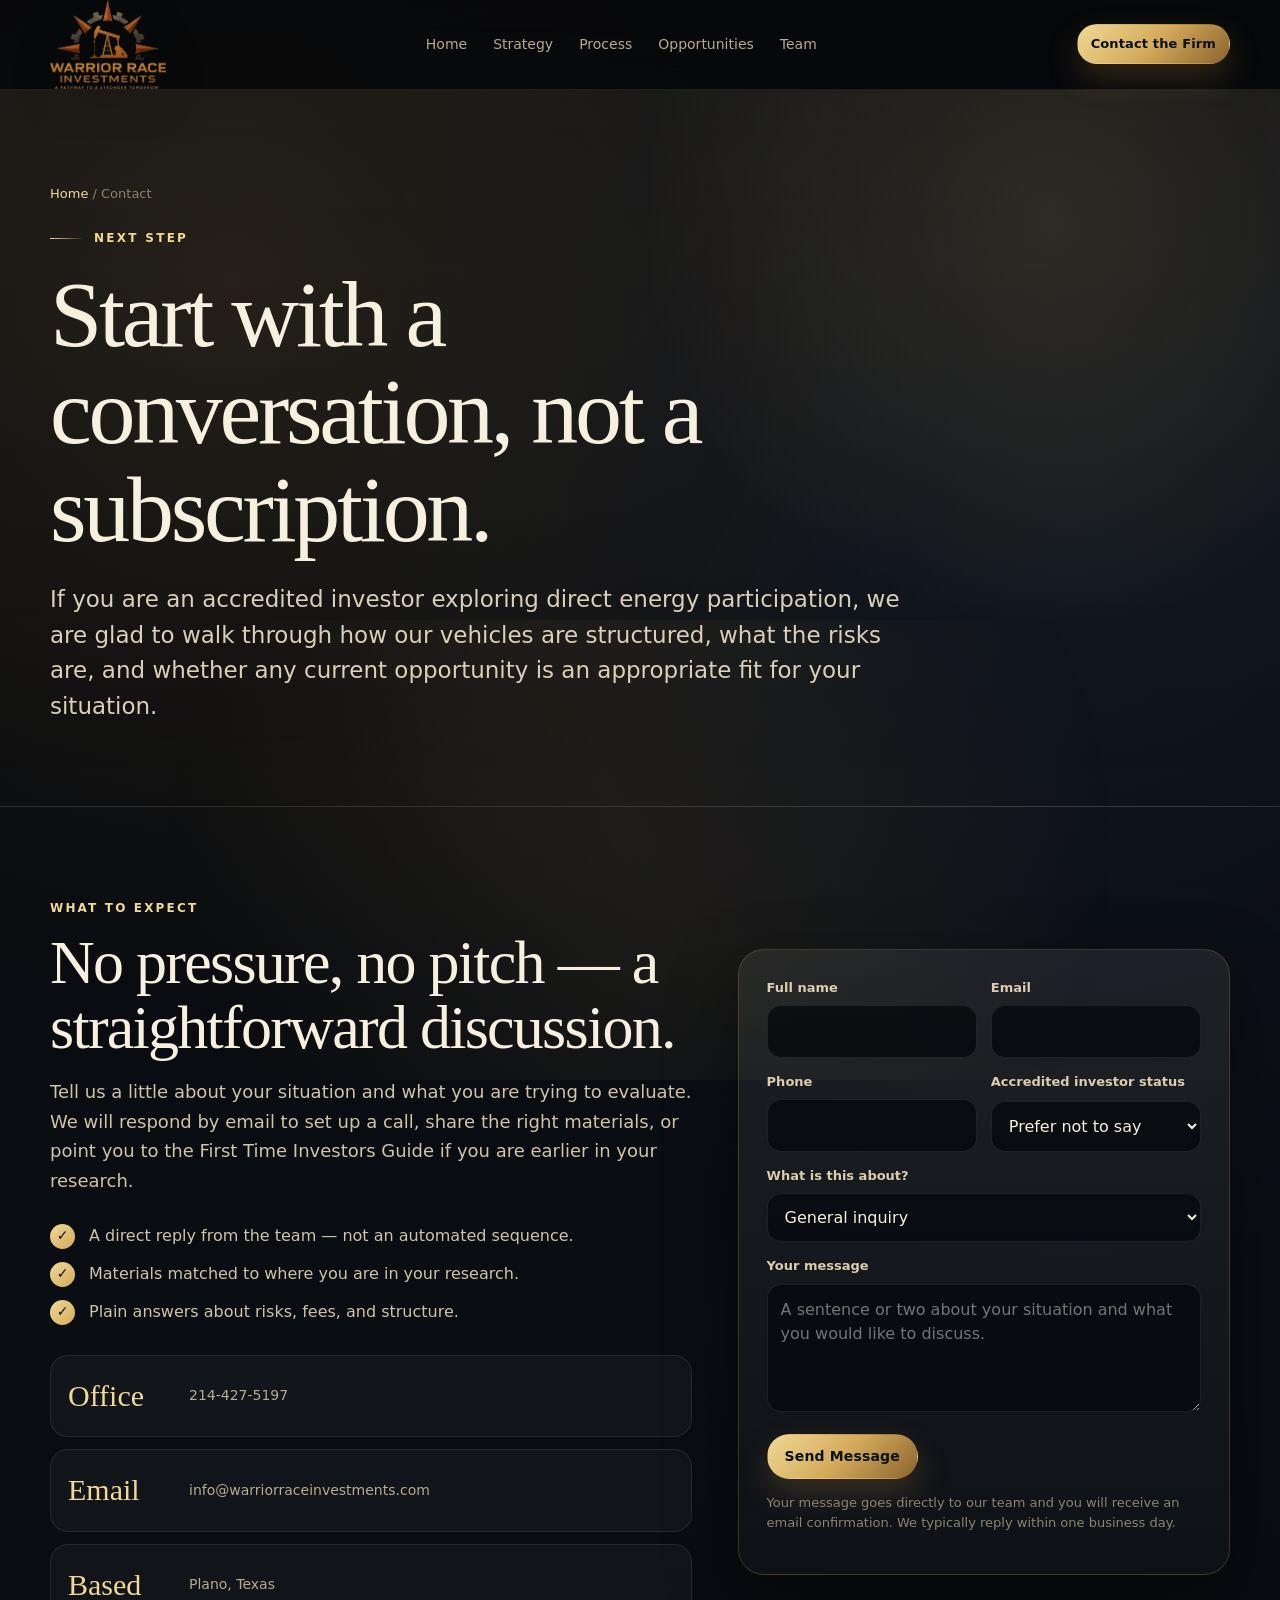
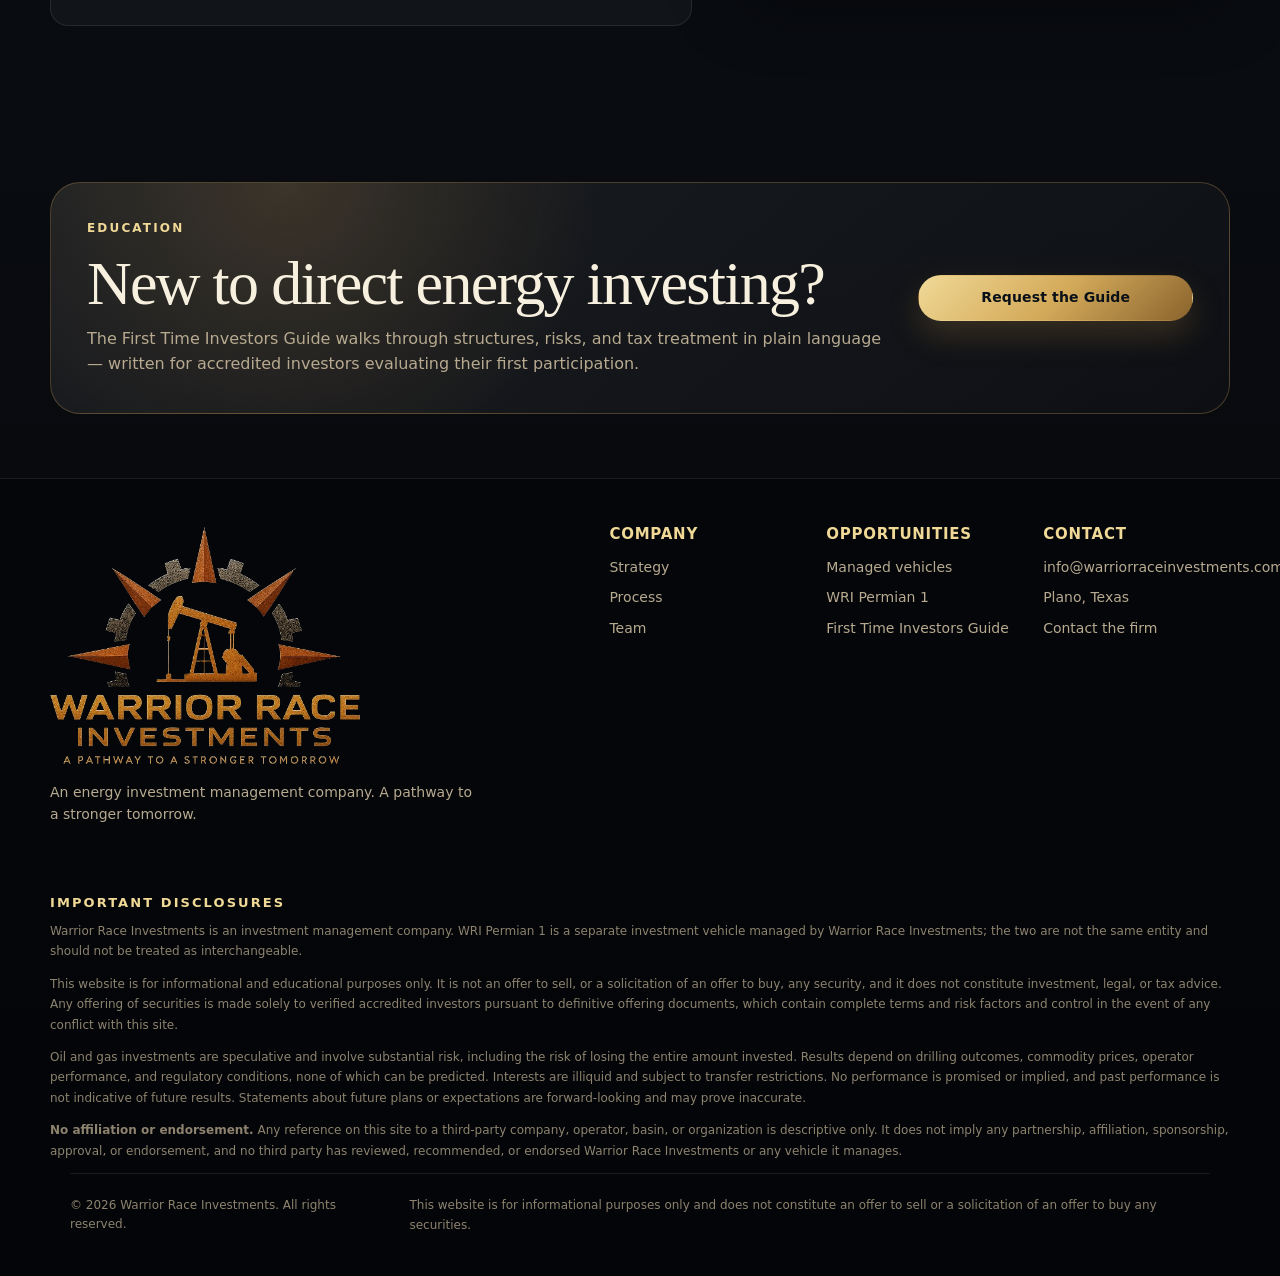
==== contact.html @ 0467d054 "Wire contact form to CRM endpoint, add thank-you page, fix mobile overflow and SEO metadata" ====
<!doctype html>
<html lang="en">
<head>
  <meta charset="utf-8">
  <meta name="viewport" content="width=device-width, initial-scale=1">
  <title>Contact | Warrior Race Investments</title>
  <meta name="description" content="Contact Warrior Race Investments — start a conversation about direct energy participation, managed vehicles, or the First Time Investors Guide.">
  <link rel="icon" href="data:image/svg+xml,%3Csvg xmlns='http://www.w3.org/2000/svg' viewBox='0 0 32 32'%3E%3Crect width='32' height='32' fill='%230D0B07'/%3E%3Cpath d='M16 5 L23 24 H9 Z' fill='none' stroke='%23C9A227' stroke-width='1.5'/%3E%3Cline x1='6' y1='24' x2='26' y2='24' stroke='%23C9A227' stroke-width='1.5'/%3E%3C/svg%3E">
  <link rel="stylesheet" href="assets/css/styles.css">
  <link rel="canonical" href="https://warriorraceinvestments.com/contact.html">
  <meta property="og:url" content="https://warriorraceinvestments.com/contact.html">
  <meta property="og:image" content="https://warriorraceinvestments.com/assets/pipeline-sunset-poster-wide.jpg">
  <meta property="og:site_name" content="Warrior Race Investments">
  <meta name="twitter:card" content="summary_large_image">
  <meta name="twitter:title" content="Contact | Warrior Race Investments">
  <meta name="twitter:image" content="https://warriorraceinvestments.com/assets/pipeline-sunset-poster-wide.jpg">
</head>
<body>
  <a class="skip-link" href="#main">Skip to content</a>
  <header class="site-header">
    <div class="nav-wrap">
      <a class="brand" href="index.html" aria-label="Warrior Race Investments home">
        <img class="brand-logo" src="assets/wri-logo.png" alt="Warrior Race Investments logo" style="width:116px;border-radius:6px;">
      </a>
      <nav class="main-nav" aria-label="Main navigation">
        <a href="index.html">Home</a>
        <a href="strategy.html">Strategy</a>
        <a href="process.html">Process</a>
        <a href="opportunities.html">Opportunities</a>
        <a href="team.html">Team</a>
        <a class="btn btn-primary nav-menu-cta" href="contact.html">Contact the Firm</a>
      </nav>
      <div class="nav-cta">
        <a class="btn btn-primary btn-small" href="contact.html" aria-current="page">Contact the Firm</a>
        <button class="menu-toggle" type="button" aria-label="Open menu" aria-expanded="false" data-menu-toggle><span></span></button>
      </div>
    </div>
  </header>

  <main id="main">
    <section class="page-hero">
      <div class="container">
        <div class="breadcrumb"><a href="index.html">Home</a> / Contact</div>
        <div class="eyebrow">Next Step</div>
        <h1>Start with a conversation, not a subscription.</h1>
        <p class="lead">If you are an accredited investor exploring direct energy participation, we are glad to walk through how our vehicles are structured, what the risks are, and whether any current opportunity is an appropriate fit for your situation.</p>
      </div>
    </section>

    <section class="section">
      <div class="container split">
        <div>
          <div class="kicker">What to Expect</div>
          <h2>No pressure, no pitch — a straightforward discussion.</h2>
          <p class="copy-lg">Tell us a little about your situation and what you are trying to evaluate. We will respond by email to set up a call, share the right materials, or point you to the First Time Investors Guide if you are earlier in your research.</p>
          <div class="feature-list">
            <li><span class="check">&#10003;</span><span>A direct reply from the team — not an automated sequence.</span></li>
            <li><span class="check">&#10003;</span><span>Materials matched to where you are in your research.</span></li>
            <li><span class="check">&#10003;</span><span>Plain answers about risks, fees, and structure.</span></li>
          </div>
          <div class="stat-stack" style="margin-top:30px;">
            <div class="stat-row">
              <strong>Office</strong>
              <span><a href="tel:+12144275197">214-427-5197</a></span>
            </div>
            <div class="stat-row">
              <strong>Email</strong>
              <span><a href="mailto:info@warriorraceinvestments.com">info@warriorraceinvestments.com</a></span>
            </div>
            <div class="stat-row">
              <strong>Based</strong>
              <span>Plano, Texas</span>
            </div>
          </div>
        </div>

        <form class="form-card" action="https://wri-landing-page.vercel.app/api/contact" method="POST" data-contact-form novalidate>
          <input type="hidden" name="_subject" value="WRI Website Contact Inquiry">
          <input type="hidden" name="_template" value="table">
          <input type="hidden" name="_next" value="https://warriorraceinvestments.com/thank-you.html">
          <input type="hidden" name="_autoresponse" id="contactAutoresponse" value="">
          <input type="text" name="_honey" tabindex="-1" autocomplete="off" aria-hidden="true" style="display:none">
          <div class="form-grid">
            <div class="field">
              <label for="name">Full name</label>
              <input id="name" name="name" type="text" required autocomplete="name">
            </div>
            <div class="field">
              <label for="email">Email</label>
              <input id="email" name="email" type="email" required autocomplete="email">
            </div>
            <div class="field">
              <label for="phone">Phone</label>
              <input id="phone" name="phone" type="tel" required autocomplete="tel">
            </div>
            <div class="field">
              <label for="accredited">Accredited investor status</label>
              <select id="accredited" name="accredited">
                <option value="">Prefer not to say</option>
                <option value="Yes — verified">Yes — verified</option>
                <option value="Yes — believe so">Yes — believe so</option>
                <option value="Not sure what this means">Not sure what this means</option>
                <option value="No">No</option>
              </select>
            </div>
            <div class="field full">
              <label for="topic">What is this about?</label>
              <select id="topic" name="topic">
                <option value="General inquiry">General inquiry</option>
                <option value="WRI Permian 1">WRI Permian 1</option>
                <option value="First Time Investors Guide">First Time Investors Guide</option>
                <option value="Investor relations">Investor relations</option>
                <option value="Other">Other</option>
              </select>
            </div>
            <div class="field full">
              <label for="message">Your message</label>
              <textarea id="message" name="message" required placeholder="A sentence or two about your situation and what you would like to discuss."></textarea>
            </div>
          </div>
          <div class="hero-actions" style="margin-top:22px;">
            <button class="btn btn-primary" type="submit">Send Message</button>
          </div>
          <p class="form-note">Your message goes directly to our team and you will receive an email confirmation. We typically reply within one business day.</p>
          <p class="form-status" data-form-status role="status"></p>
        </form>
      </div>
    </section>

    <section class="section-tight">
      <div class="container">
        <div class="cta-panel">
          <div>
            <div class="kicker">Education</div>
            <h2>New to direct energy investing?</h2>
            <p>The First Time Investors Guide walks through structures, risks, and tax treatment in plain language — written for accredited investors evaluating their first participation.</p>
          </div>
          <a class="btn btn-primary" href="https://wripermianone.github.io/wri-landing-page/guide-request.html" target="_blank" rel="noopener noreferrer">Request the Guide</a>
        </div>
      </div>
    </section>
  </main>

  <footer class="site-footer">
    <div class="footer-main">
      <div class="footer-brand">
        <img class="footer-logo" src="assets/wri-logo.png" alt="Warrior Race Investments logo">
        <p>An energy investment management company. A pathway to a stronger tomorrow.</p>
      </div>
      <div>
        <h4>Company</h4>
        <ul>
          <li><a href="strategy.html">Strategy</a></li>
          <li><a href="process.html">Process</a></li>
          <li><a href="team.html">Team</a></li>
        </ul>
      </div>
      <div>
        <h4>Opportunities</h4>
        <ul>
          <li><a href="opportunities.html">Managed vehicles</a></li>
          <li><a href="https://wripermianone.github.io/wri-landing-page/" target="_blank" rel="noopener noreferrer">WRI Permian 1</a></li>
          <li><a href="https://wripermianone.github.io/wri-landing-page/guide-request.html" target="_blank" rel="noopener noreferrer">First Time Investors Guide</a></li>
        </ul>
      </div>
      <div>
        <h4>Contact</h4>
        <ul>
          <li><a href="mailto:info@warriorraceinvestments.com">info@warriorraceinvestments.com</a></li>
          <li>Plano, Texas</li>
          <li><a href="contact.html">Contact the firm</a></li>
        </ul>
      </div>
    </div>
    <div class="footer-legal">
      <h4>Important disclosures</h4>
      <p>Warrior Race Investments is an investment management company. WRI Permian 1 is a separate investment vehicle managed by Warrior Race Investments; the two are not the same entity and should not be treated as interchangeable.</p>
      <p>This website is for informational and educational purposes only. It is not an offer to sell, or a solicitation of an offer to buy, any security, and it does not constitute investment, legal, or tax advice. Any offering of securities is made solely to verified accredited investors pursuant to definitive offering documents, which contain complete terms and risk factors and control in the event of any conflict with this site.</p>
      <p>Oil and gas investments are speculative and involve substantial risk, including the risk of losing the entire amount invested. Results depend on drilling outcomes, commodity prices, operator performance, and regulatory conditions, none of which can be predicted. Interests are illiquid and subject to transfer restrictions. No performance is promised or implied, and past performance is not indicative of future results. Statements about future plans or expectations are forward-looking and may prove inaccurate.</p>
      <p><strong>No affiliation or endorsement.</strong> Any reference on this site to a third-party company, operator, basin, or organization is descriptive only. It does not imply any partnership, affiliation, sponsorship, approval, or endorsement, and no third party has reviewed, recommended, or endorsed Warrior Race Investments or any vehicle it manages.</p>
      <div class="footer-bottom">
        <span>&copy; <span data-year>2026</span> Warrior Race Investments. All rights reserved.</span>
        <span class="disclaimer">This website is for informational purposes only and does not constitute an offer to sell or a solicitation of an offer to buy any securities.</span>
      </div>
    </div>
  </footer>
  <script src="assets/js/main.js"></script>
</body>
</html>
---- assets/css/styles.css ----
:root {
  --bg: #07080a;
  --bg-2: #0d1015;
  --panel: #121722;
  --panel-2: #161c27;
  --ink: #f7f0df;
  --muted: #b7aa90;
  --muted-2: #8d836f;
  --line: rgba(219, 178, 100, 0.18);
  --line-2: rgba(255, 255, 255, 0.09);
  --gold: #d4aa5a;
  --gold-2: #f0d996;
  --gold-3: #8a632d;
  --blue: #9ab1c8;
  --success: #bad8c4;
  --danger: #f0b2a4;
  --shadow: 0 26px 70px rgba(0, 0, 0, 0.44);
  --radius: 22px;
  --radius-sm: 14px;
  --max: 1180px;
  --sans: Inter, ui-sans-serif, system-ui, -apple-system, BlinkMacSystemFont, "Segoe UI", sans-serif;
  --serif: Georgia, "Times New Roman", serif;
}

* {
  box-sizing: border-box;
}

html {
  scroll-behavior: smooth;
}

body {
  margin: 0;
  color: var(--ink);
  background:
    radial-gradient(circle at 18% 10%, rgba(199, 150, 69, 0.12), transparent 26%),
    radial-gradient(circle at 84% 18%, rgba(70, 97, 130, 0.14), transparent 30%),
    linear-gradient(180deg, #07080a 0%, #0a0d12 46%, #06070a 100%);
  font-family: var(--sans);
  line-height: 1.55;
  min-height: 100vh;
  overflow-x: hidden;
}

body::before {
  content: "";
  position: fixed;
  inset: 0;
  pointer-events: none;
  opacity: 0.34;
  background-image:
    linear-gradient(rgba(255,255,255,0.03) 1px, transparent 1px),
    linear-gradient(90deg, rgba(255,255,255,0.025) 1px, transparent 1px);
  background-size: 88px 88px;
  mask-image: linear-gradient(180deg, rgba(0,0,0,1), rgba(0,0,0,.35) 62%, rgba(0,0,0,.05));
  z-index: -2;
}

body::after {
  content: "";
  position: fixed;
  inset: auto -10% -20% -10%;
  height: 460px;
  pointer-events: none;
  background: radial-gradient(circle, rgba(214, 172, 93, 0.09), transparent 60%);
  z-index: -3;
}

a {
  color: inherit;
  text-decoration: none;
}

img, svg {
  max-width: 100%;
  height: auto;
  display: block;
}

button, input, textarea, select {
  font: inherit;
}

.skip-link {
  position: absolute;
  left: -999px;
  top: 0;
  padding: 10px 14px;
  background: var(--gold);
  color: #06070a;
  z-index: 999;
}

.skip-link:focus {
  left: 14px;
  top: 14px;
}

.site-header {
  position: sticky;
  top: 0;
  z-index: 60;
  border-bottom: 1px solid var(--line-2);
  background: rgba(7, 8, 10, 0.82);
  backdrop-filter: blur(18px);
}

.nav-wrap {
  width: min(var(--max), calc(100% - 40px));
  margin: 0 auto;
  min-height: 78px;
  display: flex;
  align-items: center;
  justify-content: space-between;
  gap: 18px;
}

.brand {
  display: flex;
  align-items: center;
  gap: 13px;
  min-width: max-content;
}

.brand-mark {
  width: 48px;
  height: 48px;
  border-radius: 12px;
  box-shadow: 0 12px 30px rgba(0,0,0,.28);
}

.brand-logo {
  width: 250px;
  height: auto;
  display: block;
  filter: drop-shadow(0 10px 24px rgba(0,0,0,.32));
}

.brand-copy {
  display: grid;
  gap: 1px;
  line-height: 1.1;
}

.brand-name {
  font-family: var(--serif);
  letter-spacing: .12em;
  font-size: 15px;
  color: var(--gold-2);
  text-transform: uppercase;
}

.brand-sub {
  font-size: 11px;
  letter-spacing: .18em;
  text-transform: uppercase;
  color: var(--muted-2);
}

.main-nav {
  display: flex;
  align-items: center;
  gap: 2px;
}

.main-nav a {
  color: var(--muted);
  font-size: 14px;
  padding: 10px 12px;
  border-radius: 999px;
  transition: color .18s ease, background .18s ease;
}

.main-nav a:hover,
.main-nav a[aria-current="page"] {
  color: var(--ink);
  background: rgba(255,255,255,.06);
}

.nav-cta {
  display: flex;
  align-items: center;
  gap: 10px;
}

.menu-toggle {
  display: none;
  width: 42px;
  height: 42px;
  border: 1px solid var(--line-2);
  border-radius: 999px;
  background: rgba(255,255,255,.04);
  color: var(--ink);
  cursor: pointer;
}

.menu-toggle span,
.menu-toggle span::before,
.menu-toggle span::after {
  display: block;
  width: 18px;
  height: 2px;
  background: currentColor;
  border-radius: 999px;
  margin: 0 auto;
  transition: transform .2s ease, opacity .2s ease;
}

.menu-toggle span::before,
.menu-toggle span::after {
  content: "";
  position: relative;
}

.menu-toggle span::before {
  top: -7px;
}

.menu-toggle span::after {
  top: 5px;
}

body.menu-open .menu-toggle span {
  transform: rotate(45deg);
}

body.menu-open .menu-toggle span::before {
  opacity: 0;
}

body.menu-open .menu-toggle span::after {
  transform: rotate(90deg);
  top: -2px;
}

.btn {
  display: inline-flex;
  align-items: center;
  justify-content: center;
  gap: 10px;
  min-height: 44px;
  padding: 11px 17px;
  border-radius: 999px;
  border: 1px solid transparent;
  font-size: 14px;
  font-weight: 650;
  letter-spacing: .01em;
  cursor: pointer;
  transition: transform .18s ease, border-color .18s ease, background .18s ease, box-shadow .18s ease;
}

.btn:hover {
  transform: translateY(-1px);
}

.btn-primary {
  color: #091017;
  background: linear-gradient(135deg, var(--gold-2), var(--gold), var(--gold-3));
  box-shadow: 0 14px 32px rgba(200, 151, 71, 0.22);
}

.btn-secondary {
  color: var(--ink);
  background: rgba(255,255,255,.06);
  border-color: var(--line-2);
}

.btn-secondary:hover {
  border-color: rgba(214, 170, 90, .45);
}

.btn-text {
  color: var(--gold-2);
  border: 0;
  padding-inline: 0;
  background: transparent;
}

.btn-small {
  min-height: 38px;
  padding: 9px 13px;
  font-size: 13px;
}

main {
  overflow: hidden;
}

.section {
  padding: 92px 0;
}

.section-tight {
  padding: 64px 0;
}

.container {
  width: min(var(--max), calc(100% - 40px));
  margin: 0 auto;
}

.hero {
  position: relative;
  padding: 104px 0 76px;
}


/* Full-bleed image header variant */
.hero--image {
  padding: 0;
  aspect-ratio: 16 / 9;
  min-height: 480px;
  display: flex;
  align-items: flex-end;
  background-image: url('../img/hero-header.jpg');
  background-size: cover;
  background-position: center;
  background-repeat: no-repeat;
}
.hero--image::before {
  content: "";
  position: absolute;
  inset: 0;
  background: linear-gradient(90deg, rgba(16,13,9,.30) 0%, rgba(16,13,9,.10) 45%, rgba(16,13,9,0) 75%);
  pointer-events: none;
}
.hero--image::after {
  content: "";
  position: absolute;
  left: 0;
  right: 0;
  bottom: 0;
  height: 120px;
  background: linear-gradient(180deg, transparent, rgba(16,13,9,.55));
  pointer-events: none;
}
.hero--image .hero-inner {
  position: relative;
  z-index: 2;
  grid-template-columns: minmax(0, 1fr);
  padding: 0 0 24px;
}
.hero--image .hero-panel { display: none; }
.hero--image .hero-proof { display: none; }
.hero--image .hero-inner > div {
  background: rgba(18,14,9,.72);
  border: 1px solid rgba(212,175,108,.22);
  border-radius: 16px;
  padding: 12px 44px 14px;
  -webkit-backdrop-filter: blur(8px);
  backdrop-filter: blur(8px);
  box-shadow: 0 30px 60px -28px rgba(0,0,0,.75);
  max-width: 100%;
  width: 100%;
  display: grid;
  grid-template-columns: 1fr;
  gap: 6px;
}
.hero--image .eyebrow { margin-bottom: 8px; }
.hero--image h1 { max-width: none; font-size: clamp(24px, 3.2vw, 36px); }
.hero--image .lead { max-width: none; font-size: clamp(14px, 1.3vw, 15px); margin-top: 4px; }
.hero--image .hero-actions { margin-top: 6px; }


.hero-inner {
  width: min(var(--max), calc(100% - 40px));
  margin: 0 auto;
  display: grid;
  grid-template-columns: minmax(0, 1.02fr) minmax(360px, .78fr);
  gap: 54px;
  align-items: center;
}

.eyebrow {
  display: inline-flex;
  align-items: center;
  gap: 10px;
  color: var(--gold-2);
  letter-spacing: .19em;
  text-transform: uppercase;
  font-size: 12px;
  font-weight: 750;
  margin-bottom: 18px;
}

.eyebrow::before {
  content: "";
  width: 34px;
  height: 1px;
  background: linear-gradient(90deg, var(--gold-2), transparent);
}

h1, h2, h3, h4 {
  margin: 0;
  line-height: 1.04;
  color: var(--ink);
}

h1 {
  font-family: var(--serif);
  font-weight: 500;
  letter-spacing: -.035em;
  font-size: clamp(48px, 8vw, 94px);
  max-width: 850px;
}

h2 {
  font-family: var(--serif);
  font-size: clamp(34px, 5.5vw, 62px);
  font-weight: 500;
  letter-spacing: -.028em;
}

h3 {
  font-size: 20px;
  letter-spacing: -.01em;
}

h4 {
  font-size: 15px;
  letter-spacing: .05em;
  text-transform: uppercase;
  color: var(--gold-2);
}

.lead {
  color: #dacfb9;
  font-size: clamp(18px, 2.1vw, 23px);
  line-height: 1.55;
  max-width: 770px;
}

.copy {
  color: var(--muted);
  font-size: 16px;
}

.copy-lg {
  color: #cfc3aa;
  font-size: 18px;
  line-height: 1.65;
}

.hero p {
  margin-top: 26px;
  margin-bottom: 0;
}

.hero-actions {
  display: flex;
  flex-wrap: wrap;
  gap: 14px;
  margin-top: 34px;
}

.hero-proof {
  display: grid;
  grid-template-columns: repeat(3, minmax(0, 1fr));
  gap: 12px;
  margin-top: 44px;
  max-width: 820px;
}

.proof-card {
  min-height: 108px;
  padding: 18px;
  border: 1px solid var(--line-2);
  border-radius: var(--radius-sm);
  background: rgba(255, 255, 255, 0.035);
}

.proof-kicker {
  color: var(--gold-2);
  font-size: 12px;
  letter-spacing: .16em;
  text-transform: uppercase;
  font-weight: 750;
}

.proof-card p {
  margin: 8px 0 0;
  color: var(--muted);
  font-size: 14px;
  line-height: 1.45;
}

.hero-panel {
  position: relative;
  padding: 22px;
  border: 1px solid rgba(214, 170, 90, .22);
  border-radius: 30px;
  background: linear-gradient(180deg, rgba(255,255,255,.08), rgba(255,255,255,.025));
  box-shadow: var(--shadow);
  overflow: hidden;
}

.hero-panel::before {
  content: "";
  position: absolute;
  inset: -20% -30% auto auto;
  width: 310px;
  height: 310px;
  background: radial-gradient(circle, rgba(212, 170, 90, .22), transparent 65%);
  pointer-events: none;
}

.dashboard {
  position: relative;
  border-radius: 24px;
  border: 1px solid var(--line-2);
  background: #0b0f16;
  overflow: hidden;
}

.dashboard-top {
  display: flex;
  align-items: center;
  justify-content: space-between;
  gap: 12px;
  padding: 18px 18px 14px;
  border-bottom: 1px solid var(--line-2);
}

.dots {
  display: flex;
  gap: 6px;
}

.dots span {
  width: 8px;
  height: 8px;
  border-radius: 999px;
  background: rgba(255,255,255,.2);
}

.dashboard-label {
  color: var(--muted-2);
  font-size: 12px;
  letter-spacing: .12em;
  text-transform: uppercase;
}

.dashboard-body {
  padding: 18px;
  display: grid;
  gap: 14px;
}

.asset-score {
  display: grid;
  grid-template-columns: 112px 1fr;
  gap: 16px;
  align-items: center;
  padding: 16px;
  border-radius: 18px;
  border: 1px solid var(--line-2);
  background: linear-gradient(135deg, rgba(255,255,255,.07), rgba(255,255,255,.02));
}

.score-ring {
  width: 104px;
  height: 104px;
  border-radius: 50%;
  display: grid;
  place-items: center;
  background:
    radial-gradient(circle at center, #0b0f16 0 55%, transparent 56%),
    conic-gradient(var(--gold-2) 0 72%, rgba(255,255,255,.12) 72% 100%);
  box-shadow: inset 0 0 0 1px rgba(255,255,255,.07);
}

.score-ring strong {
  font-family: var(--serif);
  font-size: 34px;
  color: var(--gold-2);
}

.score-meta p {
  margin: 8px 0 0;
  color: var(--muted);
  font-size: 14px;
}

.chart {
  display: flex;
  align-items: end;
  gap: 8px;
  min-height: 130px;
  padding: 14px;
  border: 1px solid var(--line-2);
  border-radius: 18px;
  background: rgba(255,255,255,.035);
}

.chart span {
  flex: 1;
  min-width: 12px;
  border-radius: 999px 999px 4px 4px;
  background: linear-gradient(180deg, rgba(240,217,150,.95), rgba(132,97,48,.5));
  opacity: .9;
}

.metric-grid {
  display: grid;
  grid-template-columns: repeat(3, minmax(0, 1fr));
  gap: 10px;
}

.metric {
  padding: 13px;
  border-radius: 16px;
  border: 1px solid var(--line-2);
  background: rgba(255,255,255,.03);
}

.metric small {
  display: block;
  color: var(--muted-2);
  font-size: 11px;
  letter-spacing: .11em;
  text-transform: uppercase;
}

.metric strong {
  display: block;
  margin-top: 5px;
  color: var(--ink);
  font-size: 18px;
}

.section-head {
  display: grid;
  grid-template-columns: minmax(0, .9fr) minmax(300px, .58fr);
  gap: 34px;
  align-items: end;
  margin-bottom: 42px;
}

.section-head p {
  margin: 0;
}

.kicker {
  margin-bottom: 13px;
  color: var(--gold-2);
  font-size: 12px;
  letter-spacing: .18em;
  font-weight: 800;
  text-transform: uppercase;
}

.grid-3 {
  display: grid;
  grid-template-columns: repeat(3, minmax(0, 1fr));
  gap: 18px;
}

.grid-2 {
  display: grid;
  grid-template-columns: repeat(2, minmax(0, 1fr));
  gap: 20px;
}

.card {
  position: relative;
  padding: 26px;
  border: 1px solid var(--line-2);
  border-radius: var(--radius);
  background: linear-gradient(180deg, rgba(255,255,255,.065), rgba(255,255,255,.025));
  box-shadow: 0 20px 50px rgba(0,0,0,.18);
  overflow: hidden;
}

.card::after {
  content: "";
  position: absolute;
  inset: auto -30% -35% auto;
  width: 180px;
  height: 180px;
  background: radial-gradient(circle, rgba(212, 170, 90, .12), transparent 65%);
  pointer-events: none;
}

.card p {
  color: var(--muted);
  margin: 14px 0 0;
}

.icon-box {
  width: 44px;
  height: 44px;
  border-radius: 13px;
  display: grid;
  place-items: center;
  margin-bottom: 22px;
  border: 1px solid rgba(214, 170, 90, .22);
  color: var(--gold-2);
  background: rgba(212, 170, 90, .08);
}

.icon-box svg {
  width: 23px;
  height: 23px;
}

.split {
  display: grid;
  grid-template-columns: minmax(0, .86fr) minmax(360px, .66fr);
  gap: 46px;
  align-items: center;
}

.split.reverse {
  grid-template-columns: minmax(360px, .64fr) minmax(0, .86fr);
}

.feature-list {
  display: grid;
  gap: 13px;
  margin: 28px 0 0;
  padding: 0;
  list-style: none;
}

.feature-list li {
  display: grid;
  grid-template-columns: 28px 1fr;
  gap: 11px;
  align-items: start;
  color: #cfc3aa;
}

.check {
  width: 25px;
  height: 25px;
  border-radius: 50%;
  display: grid;
  place-items: center;
  color: #091017;
  background: linear-gradient(135deg, var(--gold-2), var(--gold));
  font-size: 14px;
  font-weight: 900;
}

.process {
  display: grid;
  gap: 14px;
  counter-reset: process;
}

.process-item {
  counter-increment: process;
  display: grid;
  grid-template-columns: 58px 1fr;
  gap: 18px;
  align-items: start;
  padding: 20px;
  border: 1px solid var(--line-2);
  border-radius: 18px;
  background: rgba(255,255,255,.035);
}

.process-item::before {
  content: counter(process, decimal-leading-zero);
  width: 54px;
  height: 54px;
  border-radius: 16px;
  display: grid;
  place-items: center;
  color: var(--gold-2);
  font-family: var(--serif);
  font-size: 22px;
  border: 1px solid rgba(214, 170, 90, .28);
  background: rgba(214, 170, 90, .07);
}

.process-item p {
  color: var(--muted);
  margin: 7px 0 0;
}

.band {
  position: relative;
  border-top: 1px solid var(--line-2);
  border-bottom: 1px solid var(--line-2);
  background:
    linear-gradient(90deg, rgba(214, 170, 90, .10), transparent 28%, rgba(72, 92, 118, .11)),
    rgba(255,255,255,.025);
}

.quote-card {
  padding: 34px;
  border: 1px solid rgba(214, 170, 90, .26);
  border-radius: 28px;
  background: linear-gradient(135deg, rgba(214, 170, 90, .12), rgba(255,255,255,.035));
}

.quote-card p {
  margin: 0;
  font-family: var(--serif);
  font-size: clamp(26px, 4vw, 44px);
  line-height: 1.15;
  color: var(--ink);
}

.quote-card footer {
  margin-top: 22px;
  color: var(--muted);
}

.data-room {
  border-radius: 30px;
  padding: 34px;
  border: 1px solid rgba(214, 170, 90, .28);
  background:
    linear-gradient(135deg, rgba(255,255,255,.08), rgba(255,255,255,.025)),
    #0d1015;
  box-shadow: var(--shadow);
}

.data-room-header {
  display: flex;
  align-items: center;
  justify-content: space-between;
  gap: 18px;
  margin-bottom: 24px;
}

.badge {
  display: inline-flex;
  align-items: center;
  gap: 8px;
  min-height: 28px;
  padding: 5px 10px;
  border-radius: 999px;
  border: 1px solid rgba(214, 170, 90, .28);
  color: var(--gold-2);
  background: rgba(214, 170, 90, .08);
  font-size: 12px;
  font-weight: 750;
  letter-spacing: .08em;
  text-transform: uppercase;
}

.room-list {
  display: grid;
  gap: 10px;
  margin: 0;
  padding: 0;
  list-style: none;
}

.room-list li {
  display: flex;
  align-items: center;
  justify-content: space-between;
  gap: 12px;
  padding: 13px 14px;
  border: 1px solid var(--line-2);
  border-radius: 14px;
  color: #d8cdb6;
  background: rgba(255,255,255,.035);
}

.room-list span {
  color: var(--muted-2);
  font-size: 12px;
  letter-spacing: .1em;
  text-transform: uppercase;
}

.page-hero {
  padding: 94px 0 58px;
  border-bottom: 1px solid var(--line-2);
  background:
    radial-gradient(circle at 82% 18%, rgba(214,170,90,.14), transparent 34%),
    linear-gradient(180deg, rgba(255,255,255,.035), transparent);
}

.page-hero .lead {
  max-width: 860px;
}

.breadcrumb {
  color: var(--muted-2);
  font-size: 13px;
  margin-bottom: 18px;
}

.breadcrumb a {
  color: var(--gold-2);
}

.table-wrap {
  overflow-x: auto;
  border: 1px solid var(--line-2);
  border-radius: 20px;
  background: rgba(255,255,255,.03);
}

.matrix {
  width: 100%;
  border-collapse: collapse;
  min-width: 720px;
}

.matrix th,
.matrix td {
  padding: 18px;
  text-align: left;
  border-bottom: 1px solid var(--line-2);
  vertical-align: top;
}

.matrix th {
  color: var(--gold-2);
  font-size: 12px;
  letter-spacing: .13em;
  text-transform: uppercase;
  background: rgba(214, 170, 90, .06);
}

.matrix td {
  color: #cfc3aa;
}

.matrix tr:last-child td {
  border-bottom: 0;
}

.pill-list {
  display: flex;
  flex-wrap: wrap;
  gap: 10px;
  margin-top: 22px;
}

.pill {
  border-radius: 999px;
  padding: 8px 12px;
  border: 1px solid var(--line-2);
  color: #d7cbb4;
  background: rgba(255,255,255,.035);
  font-size: 14px;
}

.form-card {
  padding: 28px;
  border-radius: 26px;
  border: 1px solid rgba(214, 170, 90, .22);
  background: linear-gradient(180deg, rgba(255,255,255,.07), rgba(255,255,255,.025));
  box-shadow: var(--shadow);
}

.form-grid {
  display: grid;
  grid-template-columns: repeat(2, minmax(0, 1fr));
  gap: 14px;
}

.field {
  display: grid;
  gap: 7px;
}

.field.full {
  grid-column: 1 / -1;
}

label {
  color: #dbcdae;
  font-size: 13px;
  font-weight: 650;
}

input, textarea, select {
  width: 100%;
  border: 1px solid var(--line-2);
  border-radius: 14px;
  color: var(--ink);
  background: rgba(6, 8, 12, .76);
  padding: 13px 13px;
  outline: none;
  transition: border-color .18s ease, box-shadow .18s ease;
}

textarea {
  resize: vertical;
  min-height: 128px;
}

input:focus, textarea:focus, select:focus {
  border-color: rgba(214, 170, 90, .58);
  box-shadow: 0 0 0 4px rgba(214, 170, 90, .1);
}

.form-note {
  color: var(--muted-2);
  font-size: 13px;
  margin-top: 14px;
}

.form-status {
  display: none;
  margin-top: 15px;
  padding: 13px 14px;
  border-radius: 14px;
  color: #0b1114;
  background: var(--success);
}

.form-status.is-visible {
  display: block;
}

.cta-panel {
  display: grid;
  grid-template-columns: minmax(0, .9fr) auto;
  gap: 24px;
  align-items: center;
  padding: 36px;
  border-radius: 30px;
  border: 1px solid rgba(214, 170, 90, .28);
  background:
    radial-gradient(circle at 20% 0, rgba(214,170,90,.18), transparent 32%),
    linear-gradient(135deg, rgba(255,255,255,.08), rgba(255,255,255,.025));
}

.cta-panel p {
  margin: 12px 0 0;
  color: var(--muted);
}

.site-footer {
  border-top: 1px solid var(--line-2);
  background: rgba(5,6,8,.76);
}

.footer-main {
  width: min(var(--max), calc(100% - 40px));
  margin: 0 auto;
  padding: 48px 0 30px;
  display: grid;
  grid-template-columns: minmax(280px, .85fr) repeat(3, minmax(160px, .3fr));
  gap: 30px;
}

.footer-brand {
  max-width: 430px;
}

.footer-logo {
  width: 310px;
  border-radius: 4px;
  margin-bottom: 18px;
}

.footer-main h4 {
  margin-bottom: 14px;
}

.footer-main ul {
  list-style: none;
  padding: 0;
  margin: 0;
  display: grid;
  gap: 9px;
}

.footer-main a,
.footer-main li,
.footer-main p {
  color: var(--muted);
  font-size: 14px;
}

.footer-main a:hover {
  color: var(--gold-2);
}

.footer-bottom {
  width: min(var(--max), calc(100% - 40px));
  margin: 0 auto;
  padding: 20px 0 34px;
  color: var(--muted-2);
  font-size: 12px;
  border-top: 1px solid var(--line-2);
  display: flex;
  justify-content: space-between;
  gap: 18px;
}

.disclaimer {
  color: var(--muted-2);
  font-size: 12px;
  line-height: 1.65;
  max-width: 980px;
}

.logo-strip {
  display: flex;
  align-items: center;
  justify-content: center;
  padding: 28px 0 0;
  opacity: .95;
}

.logo-strip img {
  width: min(560px, 100%);
  border-radius: 5px;
  box-shadow: 0 18px 50px rgba(0,0,0,.34);
}

.stat-stack {
  display: grid;
  gap: 12px;
}

.stat-row {
  display: grid;
  grid-template-columns: 105px 1fr;
  gap: 16px;
  align-items: center;
  padding: 17px;
  border-radius: 18px;
  border: 1px solid var(--line-2);
  background: rgba(255,255,255,.035);
}

.stat-row strong {
  color: var(--gold-2);
  font-family: var(--serif);
  font-size: 30px;
  font-weight: 500;
}

.stat-row span {
  color: var(--muted);
  font-size: 14px;
  /* Long unbreakable tokens (e.g. the contact email) must not force the
     grid column wider than its container on narrow viewports. */
  min-width: 0;
  overflow-wrap: anywhere;
}

.timeline {
  position: relative;
  display: grid;
  gap: 16px;
}

.timeline::before {
  content: "";
  position: absolute;
  left: 21px;
  top: 22px;
  bottom: 22px;
  width: 1px;
  background: linear-gradient(180deg, var(--gold), rgba(214,170,90,.08));
}

.timeline-item {
  position: relative;
  display: grid;
  grid-template-columns: 44px 1fr;
  gap: 17px;
}

.timeline-dot {
  width: 44px;
  height: 44px;
  border-radius: 50%;
  background: #10141c;
  border: 1px solid rgba(214,170,90,.35);
  display: grid;
  place-items: center;
  color: var(--gold-2);
  font-family: var(--serif);
}

.timeline-card {
  padding: 20px;
  border: 1px solid var(--line-2);
  border-radius: 18px;
  background: rgba(255,255,255,.035);
}

.timeline-card p {
  margin: 8px 0 0;
  color: var(--muted);
}

.compliance-box {
  padding: 22px;
  border: 1px solid rgba(214, 170, 90, .22);
  border-radius: 20px;
  background: rgba(214, 170, 90, .055);
  color: #d5c8af;
}

.compliance-box strong {
  color: var(--gold-2);
}

/* ============================== WRI components ============================== */

/* Video hero: full-bleed background video with frosted content card */
.hero--video {
  position: relative;
  padding: 0;
  min-height: 560px;
  display: flex;
  align-items: flex-end;
  overflow: hidden;
}

.hero--video video,
.hero--video .hero-media-fallback {
  position: absolute;
  inset: 0;
  width: 100%;
  height: 100%;
  object-fit: cover;
  object-position: center;
}

.hero--video::after {
  content: "";
  position: absolute;
  left: 0;
  right: 0;
  bottom: 0;
  height: 220px;
  background: linear-gradient(180deg, transparent, rgba(7, 8, 10, .92));
  pointer-events: none;
  z-index: 1;
}

.hero--video .hero-inner {
  position: relative;
  z-index: 2;
  grid-template-columns: minmax(0, 1fr);
  padding-bottom: 26px;
}

.hero--video .hero-card {
  background: rgba(10, 11, 14, .68);
  border: 1px solid rgba(214, 170, 90, .22);
  border-radius: 22px;
  padding: 30px 38px 32px;
  -webkit-backdrop-filter: blur(10px);
  backdrop-filter: blur(10px);
  box-shadow: 0 30px 60px -28px rgba(0, 0, 0, .8);
  display: grid;
  gap: 4px;
}

.hero--video .eyebrow { margin-bottom: 10px; }

.hero--video h1 {
  font-size: clamp(30px, 4vw, 54px);
  max-width: 20ch;
}

.hero--video h1 em {
  font-style: italic;
  color: var(--gold-2);
}

.hero--video .lead {
  font-size: clamp(15px, 1.4vw, 18px);
  max-width: 68ch;
  margin-top: 12px;
}

.hero--video .hero-actions { margin-top: 20px; }

.hero-note {
  margin: 18px 0 0;
  color: var(--muted-2);
  font-size: 12px;
  line-height: 1.6;
  max-width: 92ch;
}

/* Pillars (company highlights) */
.pillar-grid {
  display: grid;
  grid-template-columns: repeat(4, minmax(0, 1fr));
  gap: 16px;
}

.pillar {
  padding: 24px;
  border: 1px solid var(--line-2);
  border-radius: var(--radius-sm);
  background: rgba(255, 255, 255, .035);
}

.pillar-index {
  display: block;
  font-family: var(--serif);
  font-size: 26px;
  color: var(--gold-2);
  margin-bottom: 12px;
}

.pillar h3 { font-size: 17px; }

.pillar p {
  margin: 10px 0 0;
  color: var(--muted);
  font-size: 14px;
  line-height: 1.6;
}

/* Prose blocks */
.prose p {
  color: var(--muted);
  font-size: 16px;
  line-height: 1.7;
}

.prose p + p { margin-top: 16px; }

/* Video frame (strategy page) */
.video-frame {
  max-width: 880px;
  margin: 0 auto 46px;
}

.video-frame video {
  display: block;
  width: 100%;
  aspect-ratio: 16 / 9;
  border: 1px solid var(--line);
  border-radius: var(--radius);
  background: #000;
  box-shadow: var(--shadow);
}

.video-caption {
  margin: 12px 0 0;
  text-align: center;
  color: var(--muted-2);
  font-size: 13px;
}

/* Trade-off cards (why energy) */
.trade-grid {
  display: grid;
  grid-template-columns: repeat(2, minmax(0, 1fr));
  gap: 18px;
}

.trade-card p { margin: 12px 0 0; }

.trade-card .counter {
  margin-top: 14px;
  padding-top: 14px;
  border-top: 1px solid var(--line-2);
  color: var(--muted-2);
  font-size: 14px;
}

.trade-card .counter strong {
  color: var(--gold-2);
  font-weight: 650;
}

/* Deal card (opportunities) */
.deal-card {
  display: grid;
  grid-template-columns: minmax(0, .82fr) minmax(0, 1fr);
  gap: 0;
  border: 1px solid rgba(214, 170, 90, .26);
  border-radius: 28px;
  overflow: hidden;
  background: linear-gradient(135deg, rgba(255,255,255,.07), rgba(255,255,255,.02));
  box-shadow: var(--shadow);
}

.deal-media {
  position: relative;
  min-height: 320px;
}

.deal-media img {
  position: absolute;
  inset: 0;
  width: 100%;
  height: 100%;
  object-fit: cover;
}

.deal-media::after {
  content: "";
  position: absolute;
  inset: 0;
  background: linear-gradient(90deg, rgba(7,8,10,.12), rgba(7,8,10,0) 40%);
}

.deal-body {
  padding: 36px;
  display: grid;
  gap: 14px;
  align-content: start;
}

.deal-body h3 {
  font-family: var(--serif);
  font-size: clamp(28px, 3.4vw, 40px);
  font-weight: 500;
}

.deal-body .deal-sub {
  color: #cfc3aa;
  font-size: 17px;
  margin: 0;
}

.deal-body .deal-copy {
  color: var(--muted);
  margin: 0;
}

.deal-facts {
  display: grid;
  gap: 10px;
  margin: 8px 0 4px;
  padding: 0;
  list-style: none;
}

.deal-facts li {
  display: flex;
  justify-content: space-between;
  gap: 16px;
  padding: 12px 14px;
  border: 1px solid var(--line-2);
  border-radius: 14px;
  background: rgba(255,255,255,.035);
  color: #d8cdb6;
  font-size: 14px;
}

.deal-facts span {
  color: var(--muted-2);
  font-size: 12px;
  letter-spacing: .1em;
  text-transform: uppercase;
}

.deal-note {
  margin: 0;
  color: var(--muted-2);
  font-size: 13px;
}

/* Team */
.leader {
  display: grid;
  grid-template-columns: minmax(260px, .58fr) minmax(0, 1fr);
  gap: 44px;
  align-items: start;
}

.leader + .leader {
  margin-top: 64px;
  padding-top: 64px;
  border-top: 1px solid var(--line-2);
}

.leader-reverse { direction: rtl; }

.leader-reverse > * { direction: ltr; }

.leader-photo {
  margin: 0;
}

.leader-photo img {
  width: 100%;
  border-radius: 24px;
  border: 1px solid rgba(214, 170, 90, .22);
  box-shadow: var(--shadow);
}

.leader-role {
  margin: 6px 0 18px;
  color: var(--gold-2);
  font-size: 14px;
  letter-spacing: .14em;
  text-transform: uppercase;
  font-weight: 650;
}

.leader-body .prose p:first-child { margin-top: 0; }

.leader-quote {
  margin: 26px 0 0;
  padding: 24px 28px;
  border: 1px solid rgba(214, 170, 90, .26);
  border-radius: 20px;
  background: linear-gradient(135deg, rgba(214, 170, 90, .1), rgba(255,255,255,.03));
}

.leader-quote p {
  margin: 0;
  font-family: var(--serif);
  font-size: 21px;
  line-height: 1.3;
  color: var(--ink);
}

.leader-quote cite {
  display: block;
  margin-top: 12px;
  color: var(--muted-2);
  font-style: normal;
  font-size: 13px;
}

.text-link {
  display: inline-block;
  margin-top: 20px;
  color: var(--gold-2);
  font-weight: 650;
  font-size: 15px;
}

.text-link:hover { text-decoration: underline; }

/* Mobile-only CTA inside the nav menu */
.nav-menu-cta { display: none; }

/* Footer legal (WRI disclosures) */
.footer-legal {
  width: min(var(--max), calc(100% - 40px));
  margin: 0 auto;
  padding: 0 0 40px;
}

.footer-legal h4 {
  margin: 26px 0 12px;
  color: var(--gold-2);
  font-size: 13px;
  letter-spacing: .16em;
  text-transform: uppercase;
}

.footer-legal p {
  margin: 0 0 12px;
  color: var(--muted-2);
  font-size: 12px;
  line-height: 1.7;
}

.footer-legal .footer-bottom {
  padding: 22px 0 0;
}

@media (max-width: 1040px) {
  .pillar-grid { grid-template-columns: repeat(2, minmax(0, 1fr)); }

  .deal-card { grid-template-columns: 1fr; }

  .deal-media { min-height: 260px; }

  .leader { grid-template-columns: minmax(220px, .5fr) minmax(0, 1fr); gap: 30px; }
}

@media (max-width: 860px) {
  .hero--video { min-height: 480px; }

  .trade-grid { grid-template-columns: 1fr; }

  .leader { grid-template-columns: 1fr; }

  .leader-photo { max-width: 420px; }

  .leader-reverse { direction: ltr; }
}

@media (max-width: 560px) {
  .pillar-grid { grid-template-columns: 1fr; }

  .hero--video .hero-card { padding: 22px 20px 24px; }

  .deal-body { padding: 24px; }
}

@media (max-width: 1040px) {
  .hero-inner,
  .split,
  .split.reverse,
  .section-head {
    grid-template-columns: 1fr;
  }

  .hero-panel {
    max-width: 680px;
  }

  .footer-main {
    grid-template-columns: 1fr 1fr;
  }

  .cta-panel {
    grid-template-columns: 1fr;
  }
}

@media (max-width: 860px) {
  .nav-wrap {
    min-height: 72px;
  }

  .main-nav {
    position: fixed;
    left: 20px;
    right: 20px;
    top: 104px;
    display: none;
    flex-direction: column;
    align-items: stretch;
    padding: 12px;
    border: 1px solid var(--line-2);
    border-radius: 20px;
    background: #0b0d12;
    box-shadow: var(--shadow);
  }

  body.menu-open .main-nav {
    display: flex;
  }

  .main-nav a {
    border-radius: 14px;
    padding: 13px;
  }

  .nav-menu-cta { display: none; }

  .main-nav .btn-primary { color: #091017; }

  .main-nav .nav-menu-cta {
    display: flex;
    margin-top: 6px;
    justify-content: center;
  }

  .nav-cta .btn {
    display: none;
  }

  .menu-toggle {
    display: inline-grid;
    place-items: center;
  }

  .hero {
    padding-top: 72px;
  }

  .hero-proof,
  .grid-3,
  .grid-2,
  .metric-grid,
  .form-grid {
    grid-template-columns: 1fr;
  }

  .asset-score {
    grid-template-columns: 1fr;
  }

  .footer-main {
    grid-template-columns: 1fr;
  }

  .footer-bottom {
    flex-direction: column;
  }

  .brand-sub {
    display: none;
  }
}

@media (max-width: 560px) {
  .container,
  .hero-inner,
  .nav-wrap,
  .footer-main,
  .footer-bottom {
    width: min(100% - 28px, var(--max));
  }

  /* Stack the label above the value so long emails and phone numbers
     read cleanly instead of wrapping inside a narrow column. */
  .stat-row {
    grid-template-columns: 1fr;
    gap: 4px;
  }

  h1 {
    font-size: clamp(42px, 13vw, 62px);
  }

  h2 {
    font-size: clamp(31px, 10vw, 44px);
  }

  .hero-actions,
  .data-room-header {
    flex-direction: column;
    align-items: stretch;
  }

  .btn {
    width: 100%;
  }

  .brand-name {
    font-size: 12px;
    letter-spacing: .08em;
  }

  .brand-mark {
    width: 42px;
    height: 42px;
  }

  .brand-logo {
    width: 190px;
  }

  .section {
    padding: 70px 0;
  }

  .card,
  .data-room,
  .form-card,
  .quote-card,
  .cta-panel {
    padding: 22px;
    border-radius: 22px;
  }
}
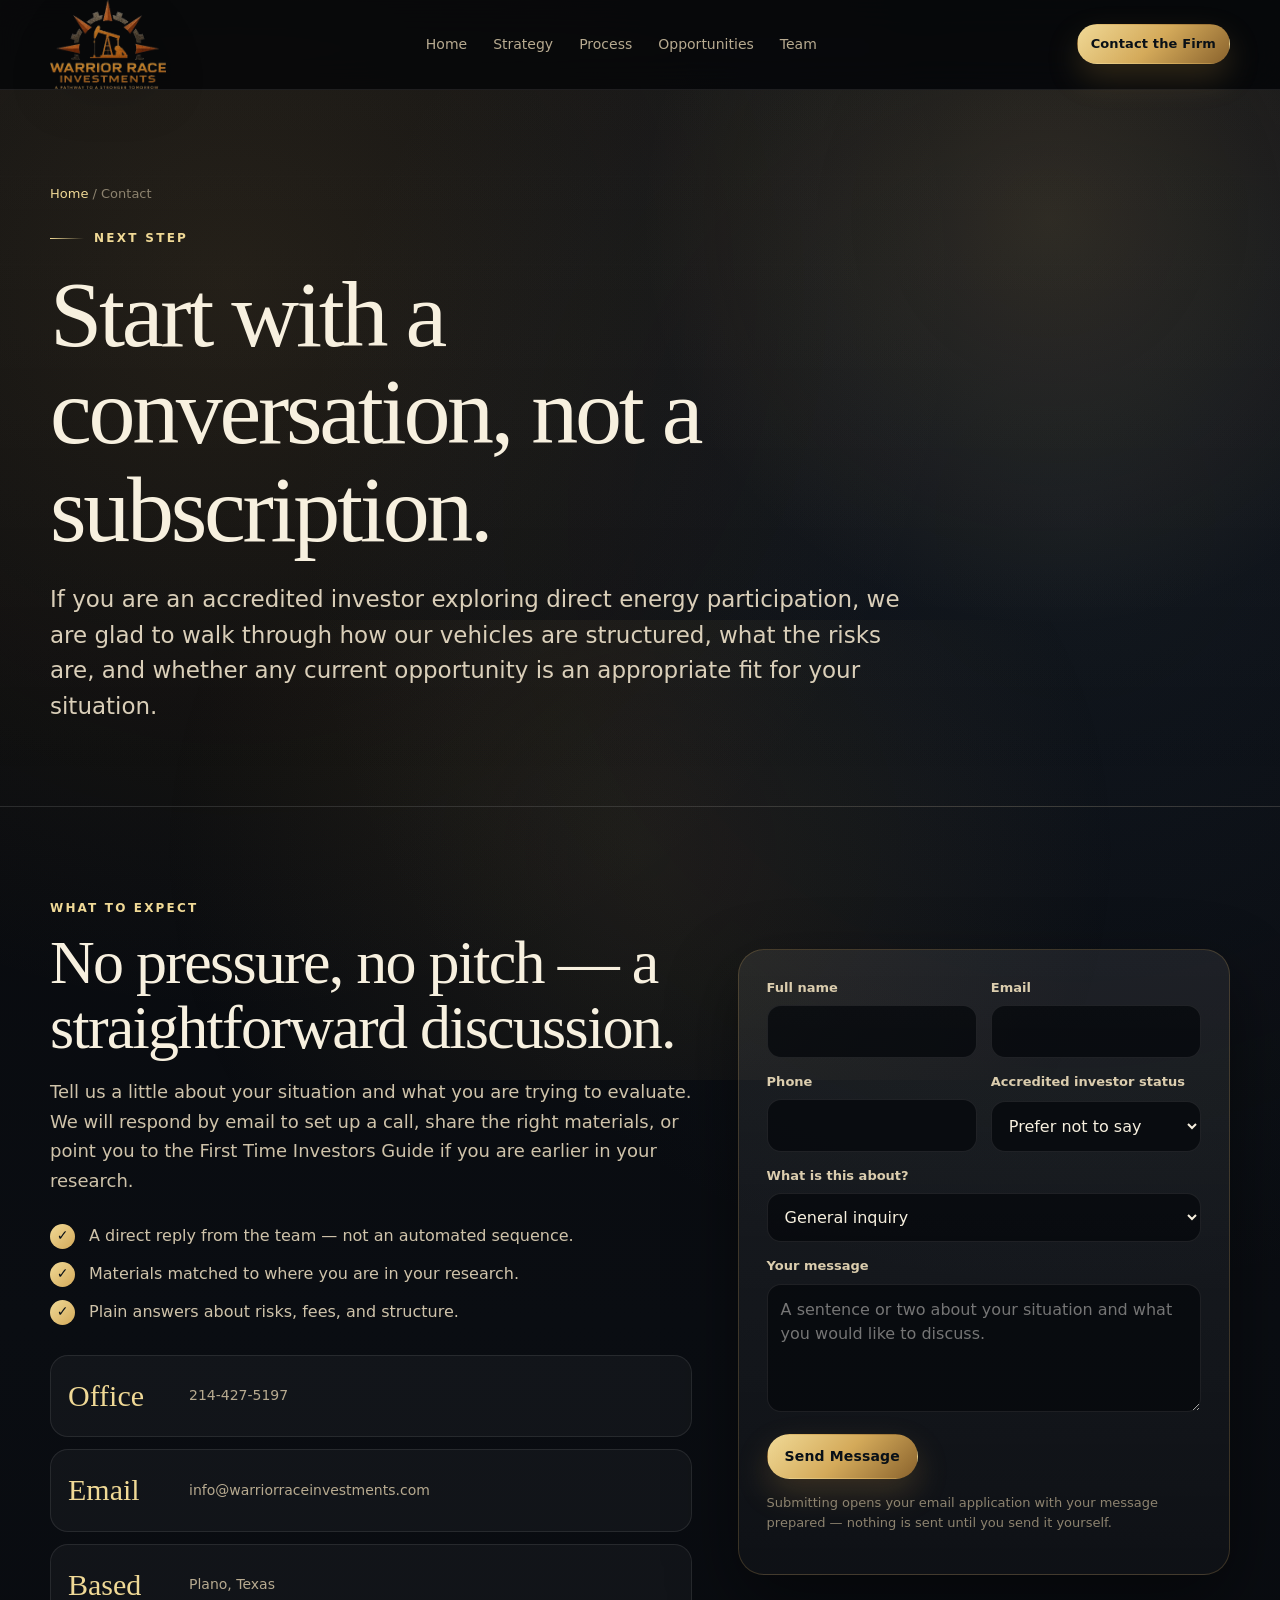
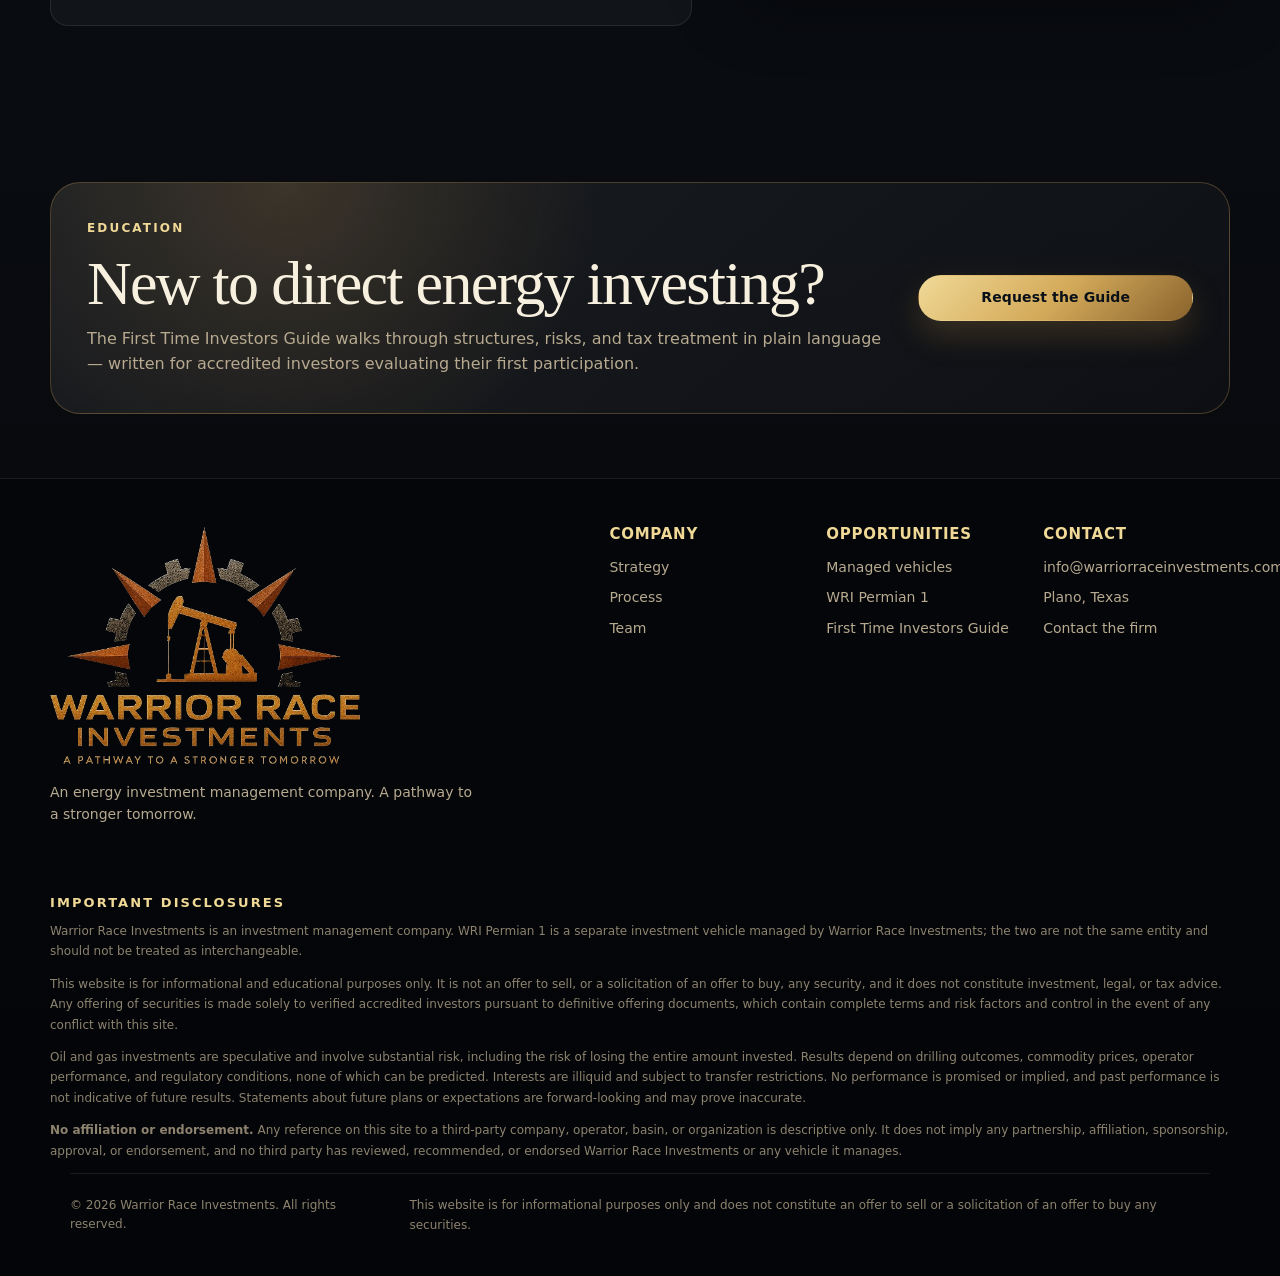
==== commit 77acb324: "Safeguard contact form with mailto fallback until /api/contact is deployed" ====
--- a/contact.html
+++ b/contact.html
@@ -74,7 +74,7 @@
           </div>
         </div>
 
-        <form class="form-card" action="https://wri-landing-page.vercel.app/api/contact" method="POST" data-contact-form novalidate>
+        <form class="form-card" data-pending-endpoint="https://wri-landing-page.vercel.app/api/contact" data-contact-form novalidate>
           <input type="hidden" name="_subject" value="WRI Website Contact Inquiry">
           <input type="hidden" name="_template" value="table">
           <input type="hidden" name="_next" value="https://warriorraceinvestments.com/thank-you.html">
@@ -121,7 +121,7 @@
           <div class="hero-actions" style="margin-top:22px;">
             <button class="btn btn-primary" type="submit">Send Message</button>
           </div>
-          <p class="form-note">Your message goes directly to our team and you will receive an email confirmation. We typically reply within one business day.</p>
+          <p class="form-note">Submitting opens your email application with your message prepared &mdash; nothing is sent until you send it yourself.</p>
           <p class="form-status" data-form-status role="status"></p>
         </form>
       </div>
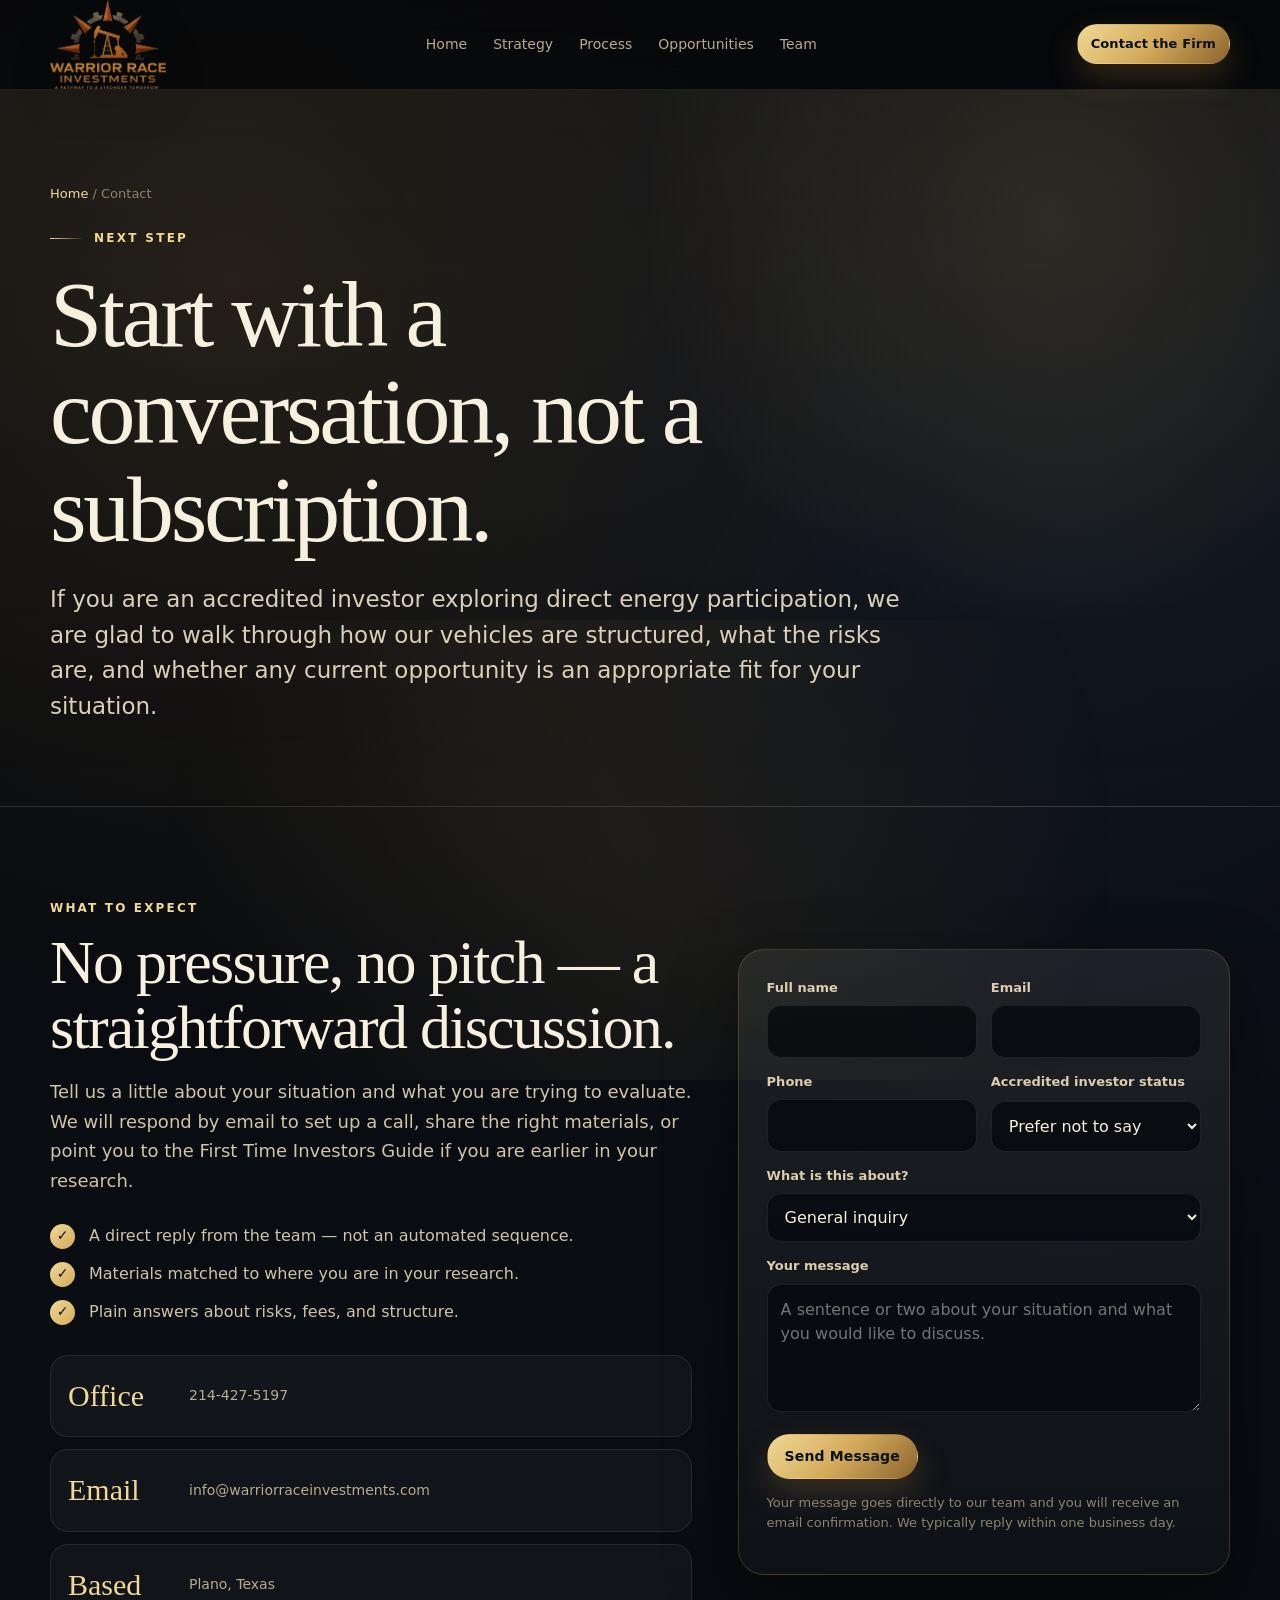
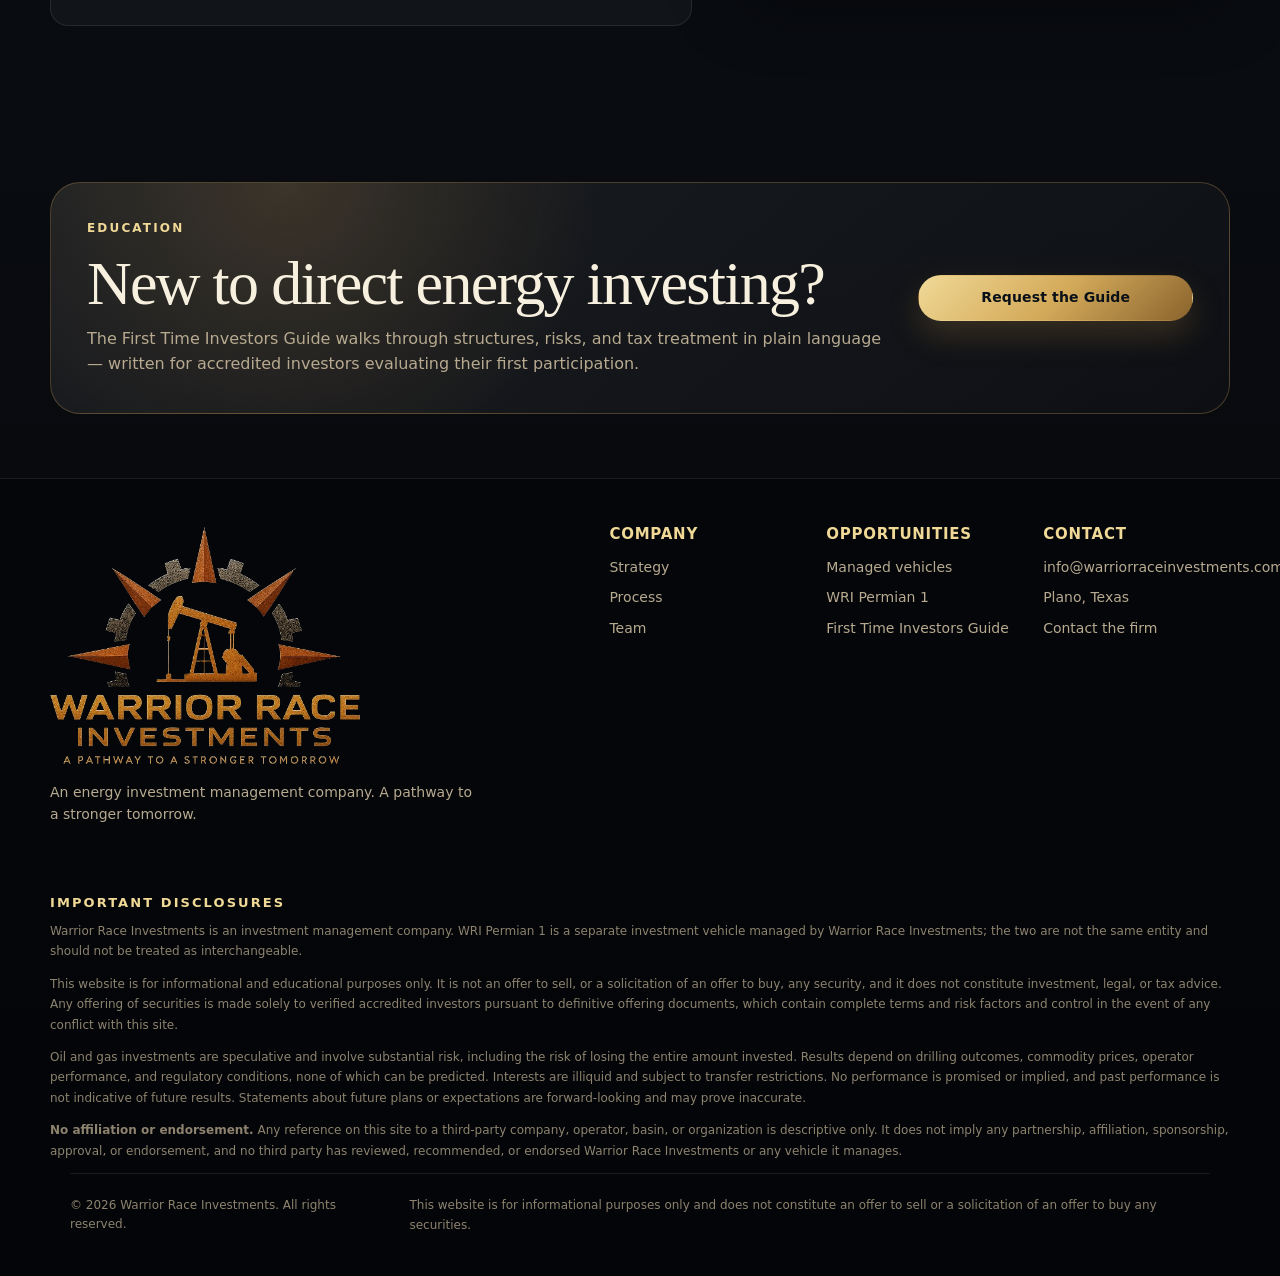
==== commit beabf2df: "Activate CRM contact form now that /api/contact is live in production" ====
--- a/contact.html
+++ b/contact.html
@@ -74,7 +74,7 @@
           </div>
         </div>
 
-        <form class="form-card" data-pending-endpoint="https://wri-landing-page.vercel.app/api/contact" data-contact-form novalidate>
+        <form class="form-card" action="https://wri-landing-page.vercel.app/api/contact" method="POST" data-contact-form novalidate>
           <input type="hidden" name="_subject" value="WRI Website Contact Inquiry">
           <input type="hidden" name="_template" value="table">
           <input type="hidden" name="_next" value="https://warriorraceinvestments.com/thank-you.html">
@@ -121,7 +121,7 @@
           <div class="hero-actions" style="margin-top:22px;">
             <button class="btn btn-primary" type="submit">Send Message</button>
           </div>
-          <p class="form-note">Submitting opens your email application with your message prepared &mdash; nothing is sent until you send it yourself.</p>
+          <p class="form-note">Your message goes directly to our team and you will receive an email confirmation. We typically reply within one business day.</p>
           <p class="form-status" data-form-status role="status"></p>
         </form>
       </div>
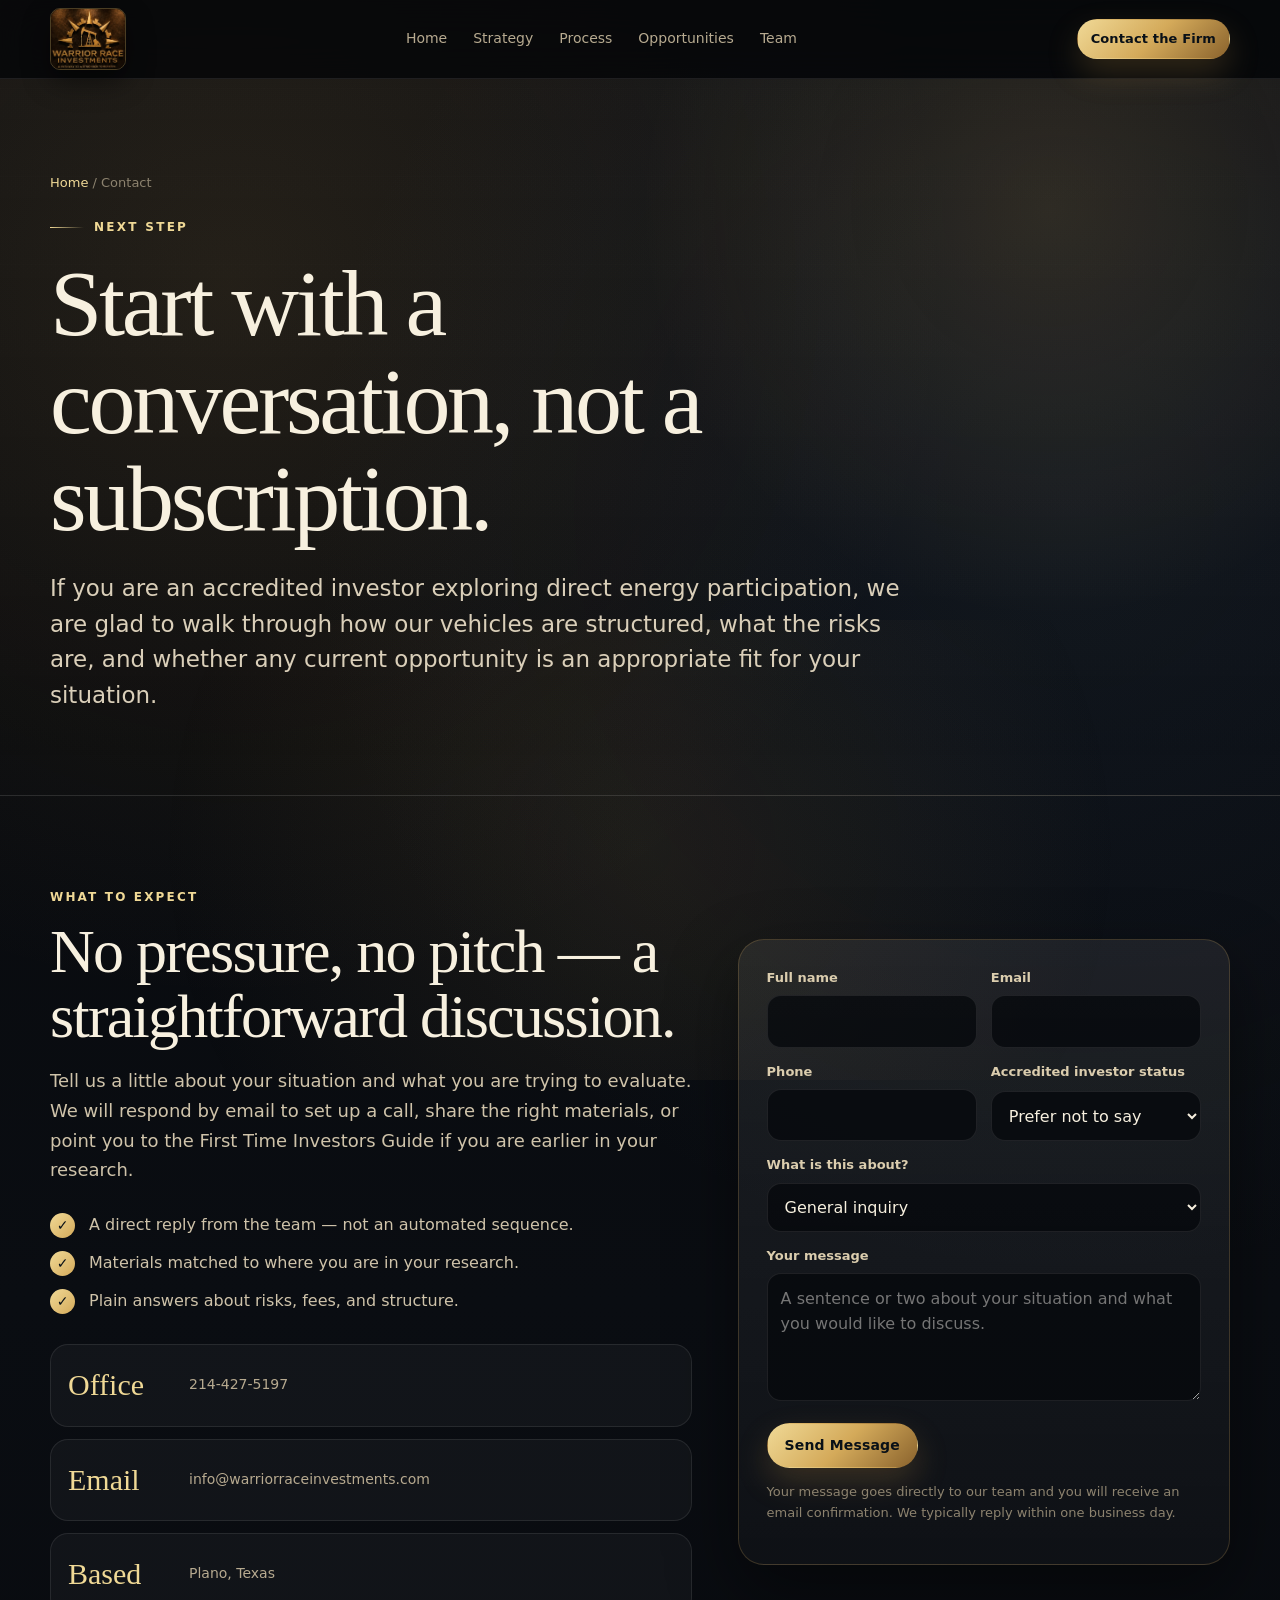
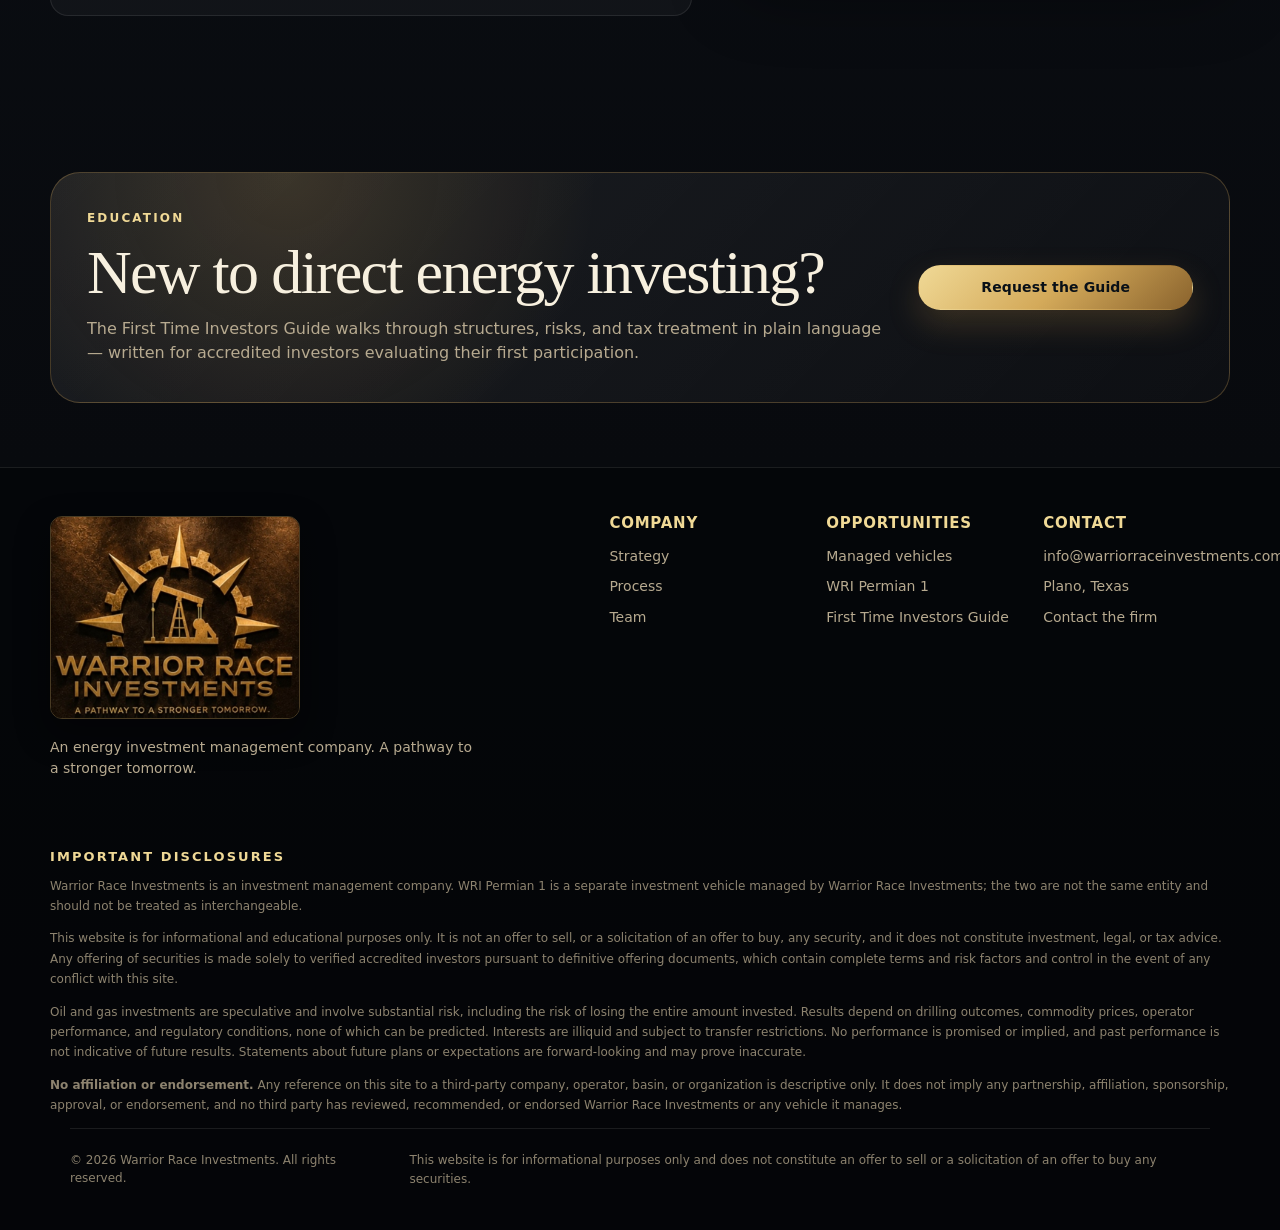
==== commit e7e188f2: "Transparent video hero with cinematic scrim; swap in new 3D logo badge site-wide" ====
--- a/contact.html
+++ b/contact.html
@@ -20,7 +20,7 @@
   <header class="site-header">
     <div class="nav-wrap">
       <a class="brand" href="index.html" aria-label="Warrior Race Investments home">
-        <img class="brand-logo" src="assets/wri-logo.png" alt="Warrior Race Investments logo" style="width:116px;border-radius:6px;">
+        <img class="brand-logo" src="assets/wri-logo-3d.png" alt="Warrior Race Investments logo">
       </a>
       <nav class="main-nav" aria-label="Main navigation">
         <a href="index.html">Home</a>
@@ -144,7 +144,7 @@
   <footer class="site-footer">
     <div class="footer-main">
       <div class="footer-brand">
-        <img class="footer-logo" src="assets/wri-logo.png" alt="Warrior Race Investments logo">
+        <img class="footer-logo" src="assets/wri-logo-3d.png" alt="Warrior Race Investments logo">
         <p>An energy investment management company. A pathway to a stronger tomorrow.</p>
       </div>
       <div>
--- a/assets/css/styles.css
+++ b/assets/css/styles.css
@@ -131,10 +131,12 @@
 }
 
 .brand-logo {
-  width: 250px;
-  height: auto;
+  height: 62px;
+  width: auto;
   display: block;
-  filter: drop-shadow(0 10px 24px rgba(0,0,0,.32));
+  border-radius: 10px;
+  border: 1px solid rgba(214, 170, 90, .32);
+  box-shadow: 0 12px 28px rgba(0, 0, 0, .45);
 }
 
 .brand-copy {
@@ -1051,8 +1053,11 @@
 }
 
 .footer-logo {
-  width: 310px;
-  border-radius: 4px;
+  width: 250px;
+  height: auto;
+  border-radius: 12px;
+  border: 1px solid rgba(214, 170, 90, .32);
+  box-shadow: 0 14px 34px rgba(0, 0, 0, .4);
   margin-bottom: 18px;
 }
 
@@ -1225,6 +1230,23 @@
   object-position: center;
 }
 
+.hero--video::before {
+  content: "";
+  position: absolute;
+  inset: 0;
+  /* Soft cinematic scrim behind the hero copy — keeps text legible over the
+     video without a visible card. Fades out past the copy column so the 3D
+     emblem in the video stays visible. */
+  background: linear-gradient(90deg,
+    rgba(7, 8, 10, .88) 0%,
+    rgba(7, 8, 10, .72) 30%,
+    rgba(7, 8, 10, .42) 52%,
+    rgba(7, 8, 10, .10) 72%,
+    rgba(7, 8, 10, 0) 88%);
+  pointer-events: none;
+  z-index: 1;
+}
+
 .hero--video::after {
   content: "";
   position: absolute;
@@ -1245,15 +1267,13 @@
 }
 
 .hero--video .hero-card {
-  background: rgba(10, 11, 14, .68);
-  border: 1px solid rgba(214, 170, 90, .22);
-  border-radius: 22px;
+  background: transparent;
+  border: none;
+  border-radius: 0;
   padding: 30px 38px 32px;
-  -webkit-backdrop-filter: blur(10px);
-  backdrop-filter: blur(10px);
-  box-shadow: 0 30px 60px -28px rgba(0, 0, 0, .8);
   display: grid;
   gap: 4px;
+  text-shadow: 0 2px 24px rgba(0, 0, 0, .75), 0 1px 3px rgba(0, 0, 0, .9);
 }
 
 .hero--video .eyebrow { margin-bottom: 10px; }
@@ -1270,7 +1290,9 @@
 
 .hero--video .lead {
   font-size: clamp(15px, 1.4vw, 18px);
-  max-width: 68ch;
+  /* Narrower than the default lead so the copy column ends before the
+     centered 3D emblem in the video begins. */
+  max-width: 52ch;
   margin-top: 12px;
 }
 
@@ -1587,6 +1609,17 @@
   .pillar-grid { grid-template-columns: 1fr; }
 
   .hero--video .hero-card { padding: 22px 20px 24px; }
+
+  /* On mobile the copy stacks full-width over the video's centered emblem,
+     so the scrim becomes a vertical gradient behind the whole copy block. */
+  .hero--video::before {
+    background: linear-gradient(180deg,
+      rgba(7, 8, 10, .52) 0%,
+      rgba(7, 8, 10, .80) 42%,
+      rgba(7, 8, 10, .96) 100%);
+  }
+
+  .brand-logo { height: 52px; }
 
   .deal-body { padding: 24px; }
 }
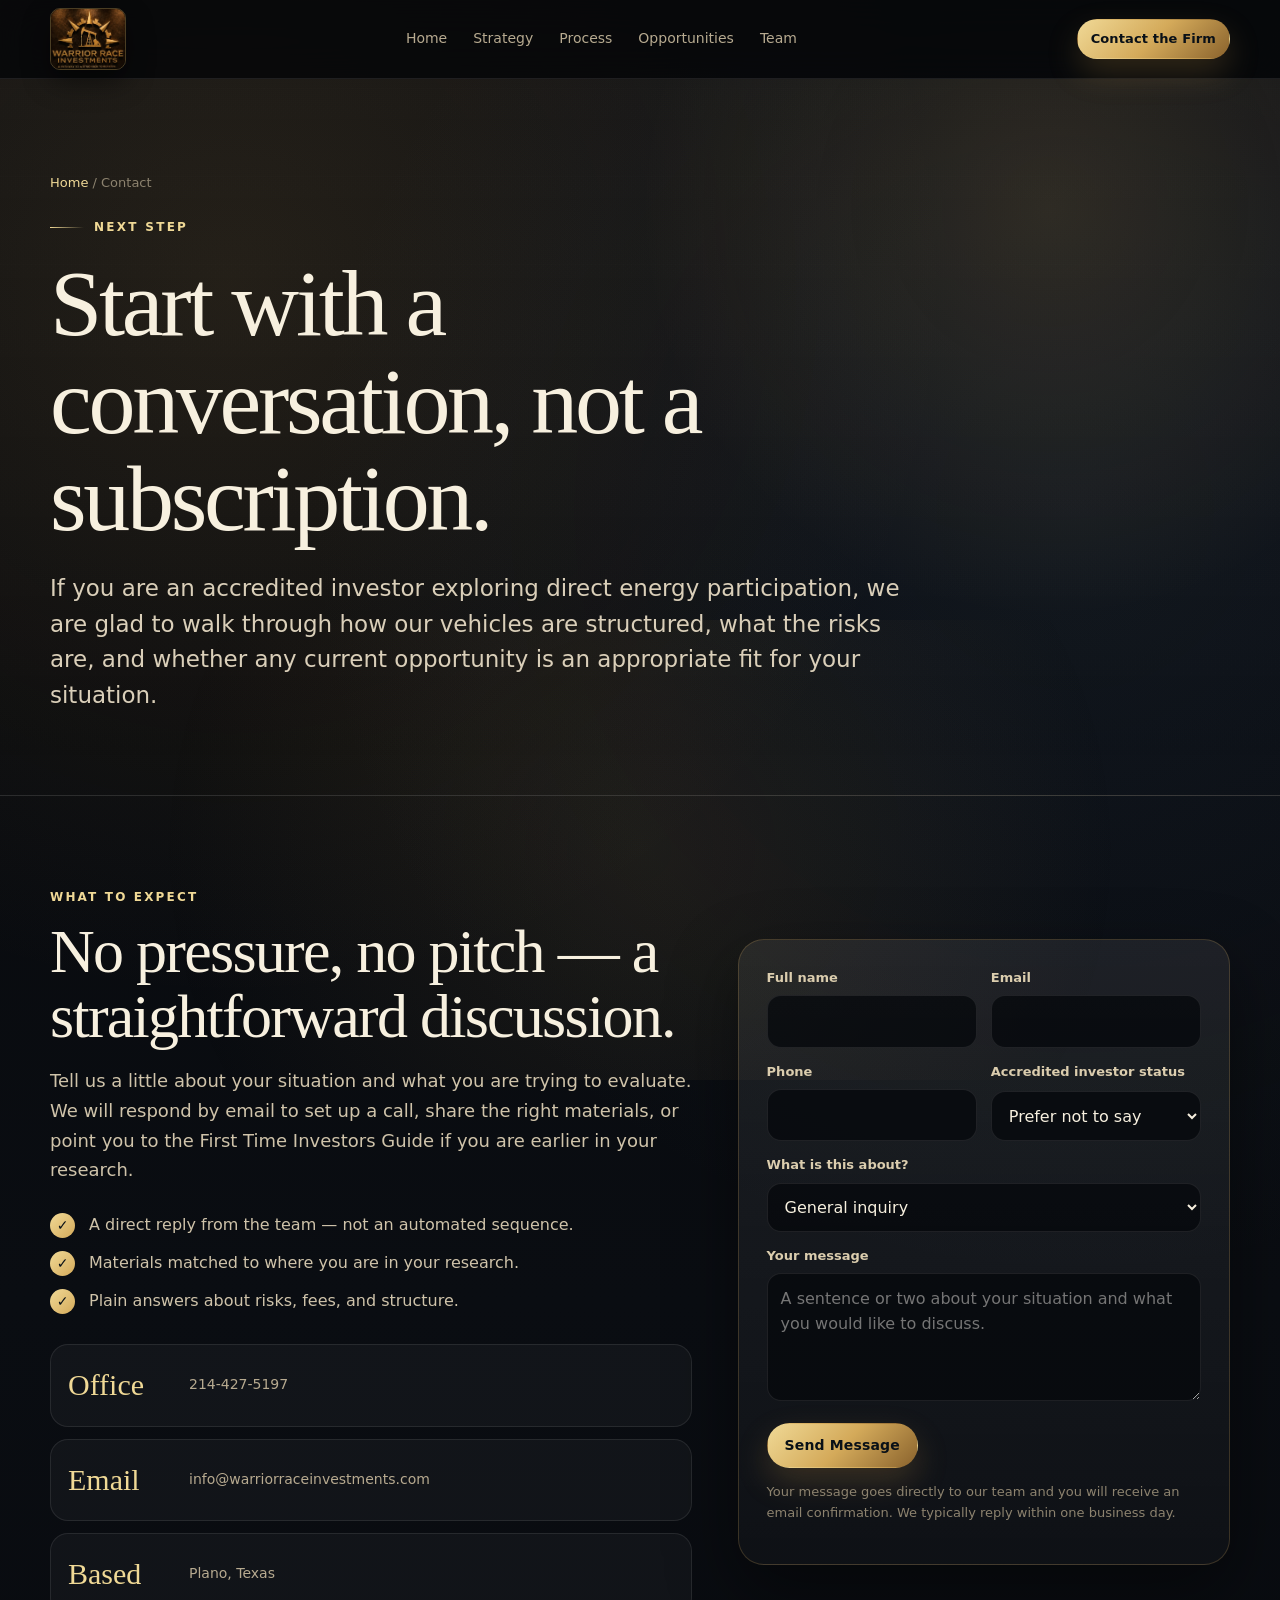
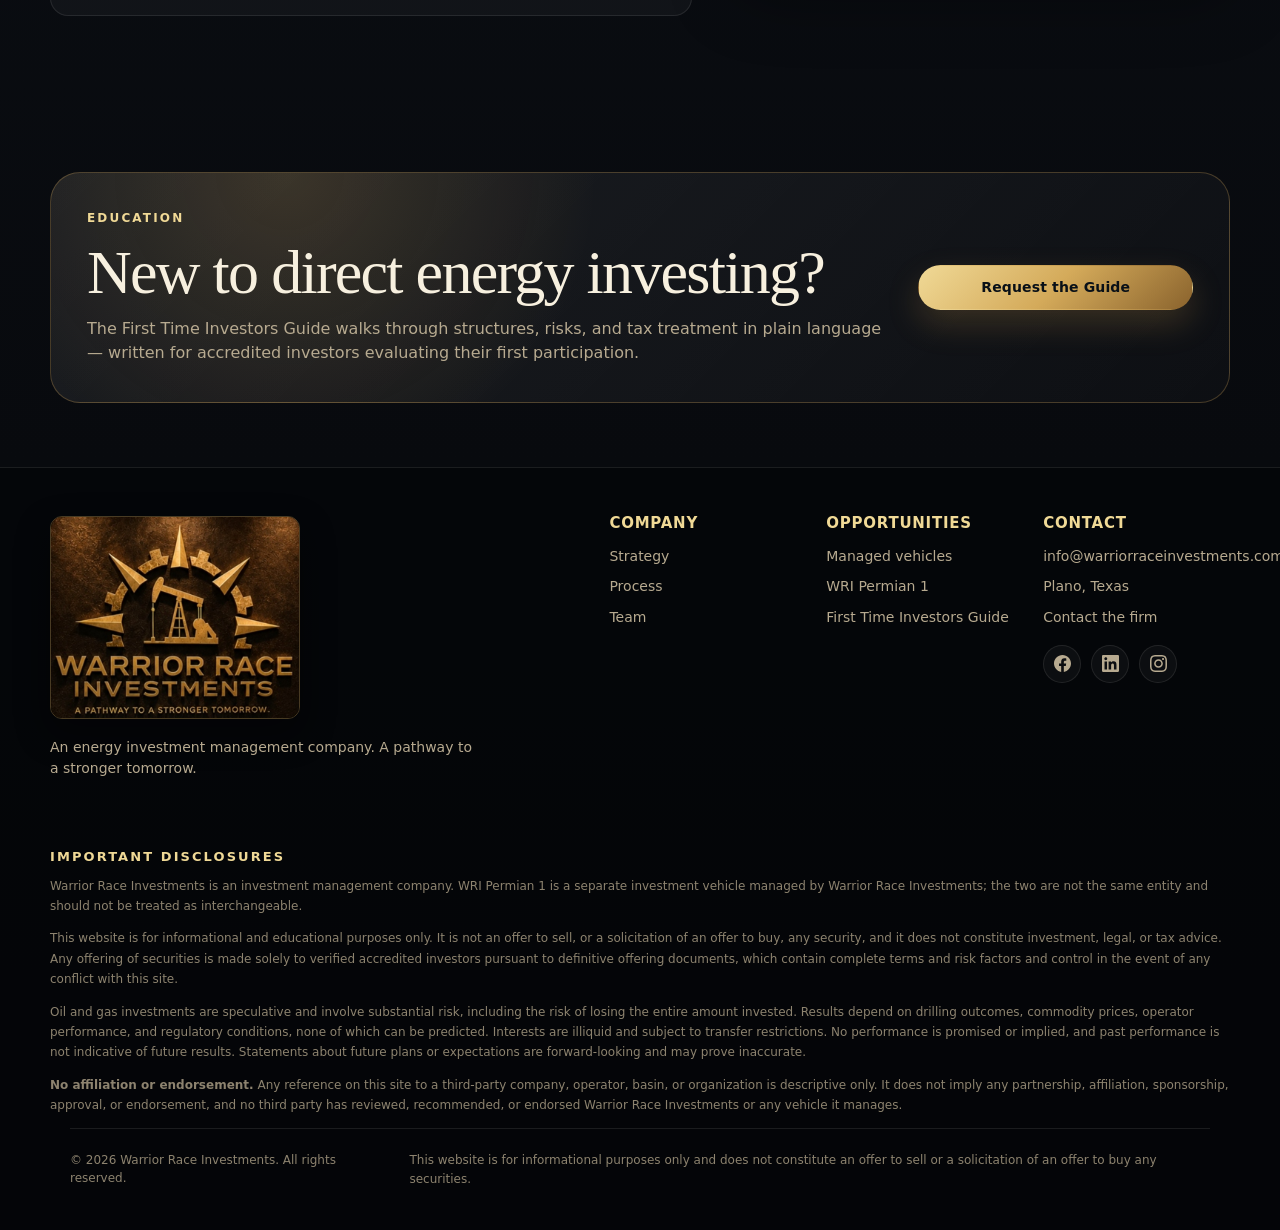
==== commit fe296e58: "Add Facebook, LinkedIn, and Instagram links to footer on all pages" ====
--- a/contact.html
+++ b/contact.html
@@ -170,6 +170,17 @@
           <li>Plano, Texas</li>
           <li><a href="contact.html">Contact the firm</a></li>
         </ul>
+        <div class="social-links" aria-label="Warrior Race Investments on social media">
+          <a href="https://www.facebook.com/profile.php?id=61593320726697" target="_blank" rel="noopener noreferrer" aria-label="Warrior Race Investments on Facebook">
+            <svg viewBox="0 0 24 24" aria-hidden="true"><path d="M24 12.073c0-6.627-5.373-12-12-12s-12 5.373-12 12c0 5.99 4.388 10.954 10.125 11.854v-8.385H7.078v-3.47h3.047V9.43c0-3.007 1.792-4.669 4.533-4.669 1.312 0 2.686.235 2.686.235v2.953H15.83c-1.491 0-1.956.925-1.956 1.874v2.25h3.328l-.532 3.47h-2.796v8.385C19.612 23.027 24 18.062 24 12.073z"/></svg>
+          </a>
+          <a href="https://www.linkedin.com/company/warrior-race-investments" target="_blank" rel="noopener noreferrer" aria-label="Warrior Race Investments on LinkedIn">
+            <svg viewBox="0 0 24 24" aria-hidden="true"><path d="M20.447 20.452h-3.554v-5.569c0-1.328-.027-3.037-1.852-3.037-1.853 0-2.136 1.445-2.136 2.939v5.667H9.351V9h3.414v1.561h.046c.477-.9 1.637-1.85 3.37-1.85 3.601 0 4.267 2.37 4.267 5.455v6.286zM5.337 7.433c-1.144 0-2.063-.926-2.063-2.065 0-1.138.92-2.063 2.063-2.063 1.14 0 2.064.925 2.064 2.063 0 1.139-.925 2.065-2.064 2.065zm1.782 13.019H3.555V9h3.564v11.452zM22.225 0H1.771C.792 0 0 .774 0 1.729v20.542C0 23.227.792 24 1.771 24h20.451C23.2 24 24 23.227 24 22.271V1.729C24 .774 23.2 0 22.225 0z"/></svg>
+          </a>
+          <a href="https://www.instagram.com/warriorraceinvestments/" target="_blank" rel="noopener noreferrer" aria-label="Warrior Race Investments on Instagram">
+            <svg viewBox="0 0 24 24" aria-hidden="true"><path d="M12 2.163c3.204 0 3.584.012 4.85.07 3.252.148 4.771 1.691 4.919 4.919.058 1.265.069 1.645.069 4.849 0 3.205-.012 3.584-.069 4.849-.149 3.225-1.664 4.771-4.919 4.919-1.266.058-1.644.07-4.85.07-3.204 0-3.584-.012-4.849-.07-3.26-.149-4.771-1.699-4.919-4.92-.058-1.265-.07-1.644-.07-4.849 0-3.204.013-3.583.07-4.849.149-3.227 1.664-4.771 4.919-4.919 1.266-.057 1.645-.069 4.849-.069zm0-2.163c-3.259 0-3.667.014-4.947.072-4.358.2-6.78 2.618-6.98 6.98-.059 1.281-.073 1.689-.073 4.948 0 3.259.014 3.668.072 4.948.2 4.358 2.618 6.78 6.98 6.98 1.281.058 1.689.072 4.948.072 3.259 0 3.668-.014 4.948-.072 4.354-.2 6.782-2.618 6.979-6.98.059-1.28.073-1.689.073-4.948 0-3.259-.014-3.667-.072-4.947-.196-4.354-2.617-6.78-6.979-6.98-1.281-.059-1.69-.073-4.949-.073zm0 5.838c-3.403 0-6.162 2.759-6.162 6.162s2.759 6.163 6.162 6.163 6.162-2.759 6.162-6.163c0-3.403-2.759-6.162-6.162-6.162zm0 10.162c-2.209 0-4-1.79-4-4 0-2.209 1.791-4 4-4s4 1.791 4 4c0 2.21-1.791 4-4 4zm6.406-11.845c-.796 0-1.441.645-1.441 1.44s.645 1.44 1.441 1.44c.795 0 1.439-.645 1.439-1.44s-.644-1.44-1.439-1.44z"/></svg>
+          </a>
+        </div>
       </div>
     </div>
     <div class="footer-legal">
--- a/assets/css/styles.css
+++ b/assets/css/styles.css
@@ -1084,6 +1084,36 @@
   color: var(--gold-2);
 }
 
+.social-links {
+  display: flex;
+  gap: 10px;
+  margin-top: 16px;
+}
+
+.social-links a {
+  display: grid;
+  place-items: center;
+  width: 38px;
+  height: 38px;
+  border-radius: 50%;
+  border: 1px solid var(--line-2);
+  color: var(--muted);
+  background: rgba(255, 255, 255, .035);
+  transition: color .18s ease, border-color .18s ease, transform .18s ease;
+}
+
+.social-links a:hover {
+  color: var(--gold-2);
+  border-color: rgba(214, 170, 90, .48);
+  transform: translateY(-2px);
+}
+
+.social-links svg {
+  width: 17px;
+  height: 17px;
+  fill: currentColor;
+}
+
 .footer-bottom {
   width: min(var(--max), calc(100% - 40px));
   margin: 0 auto;
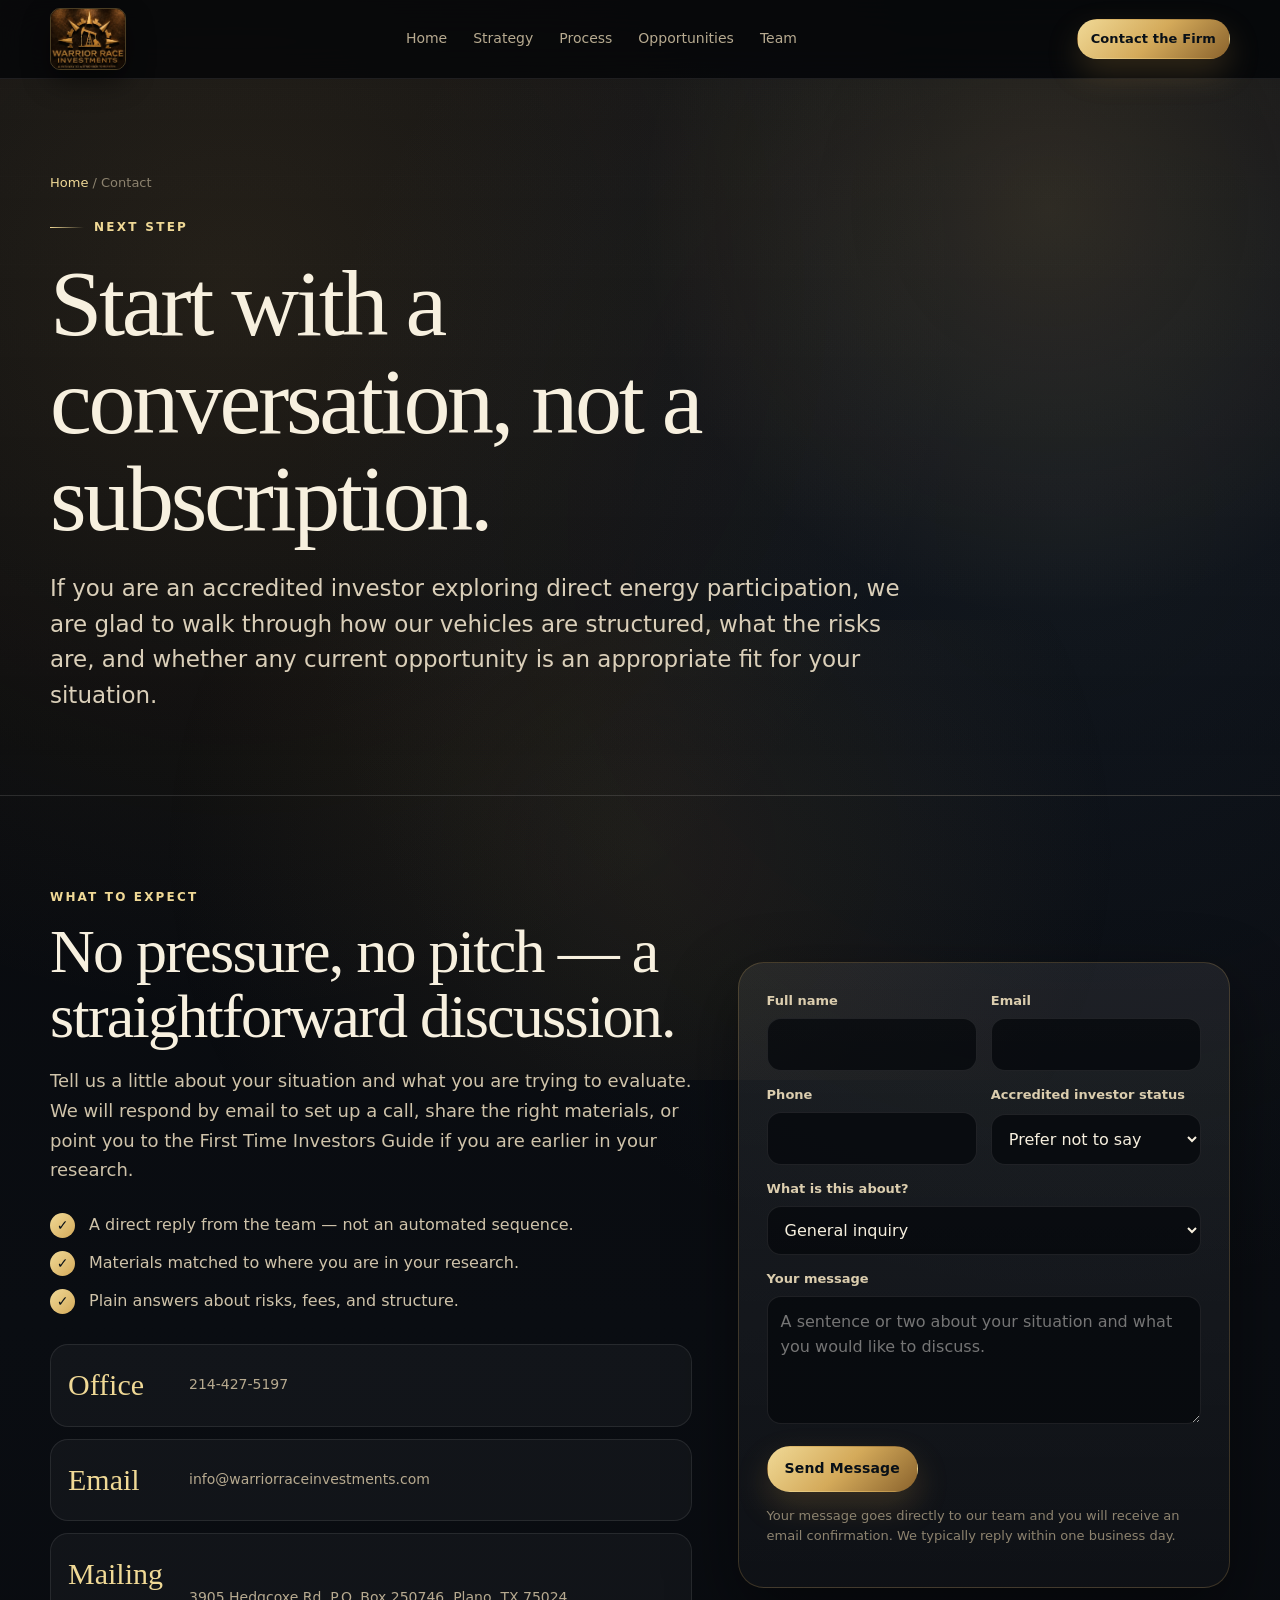
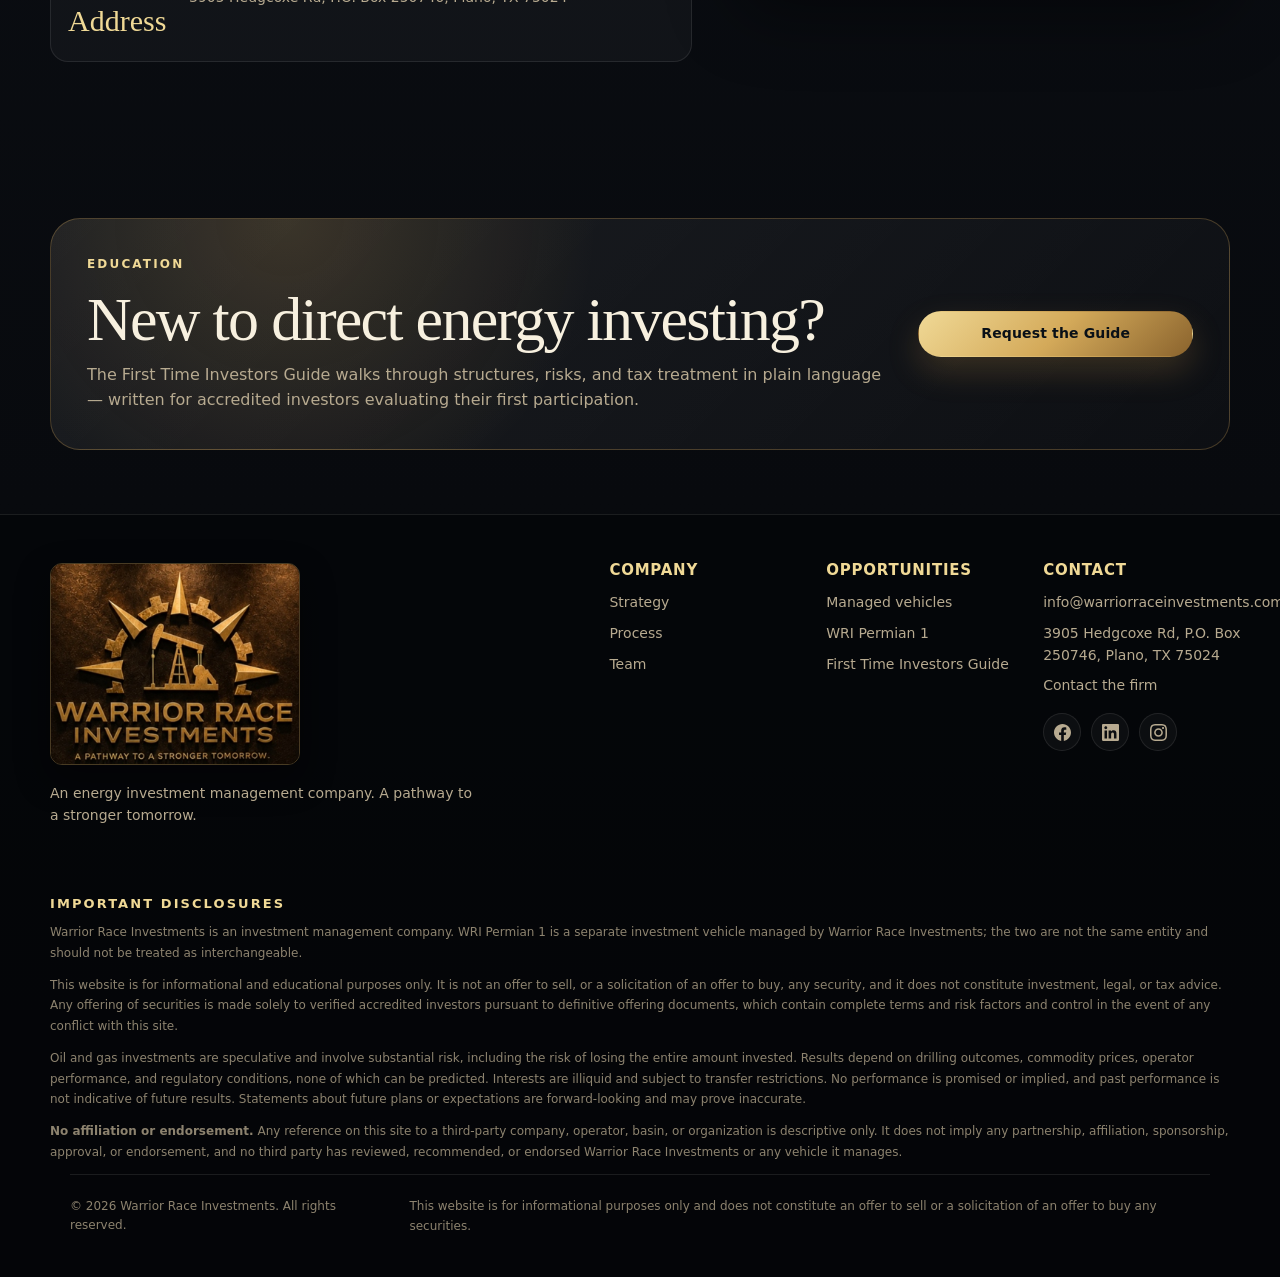
==== commit fd19c94c: "Add full mailing address to footer and contact/thank-you info panels" ====
--- a/contact.html
+++ b/contact.html
@@ -68,8 +68,8 @@
               <span><a href="mailto:info@warriorraceinvestments.com">info@warriorraceinvestments.com</a></span>
             </div>
             <div class="stat-row">
-              <strong>Based</strong>
-              <span>Plano, Texas</span>
+              <strong>Mailing Address</strong>
+              <span>3905 Hedgcoxe Rd, P.O. Box 250746, Plano, TX 75024</span>
             </div>
           </div>
         </div>
@@ -167,7 +167,7 @@
         <h4>Contact</h4>
         <ul>
           <li><a href="mailto:info@warriorraceinvestments.com">info@warriorraceinvestments.com</a></li>
-          <li>Plano, Texas</li>
+          <li>3905 Hedgcoxe Rd, P.O. Box 250746, Plano, TX 75024</li>
           <li><a href="contact.html">Contact the firm</a></li>
         </ul>
         <div class="social-links" aria-label="Warrior Race Investments on social media">
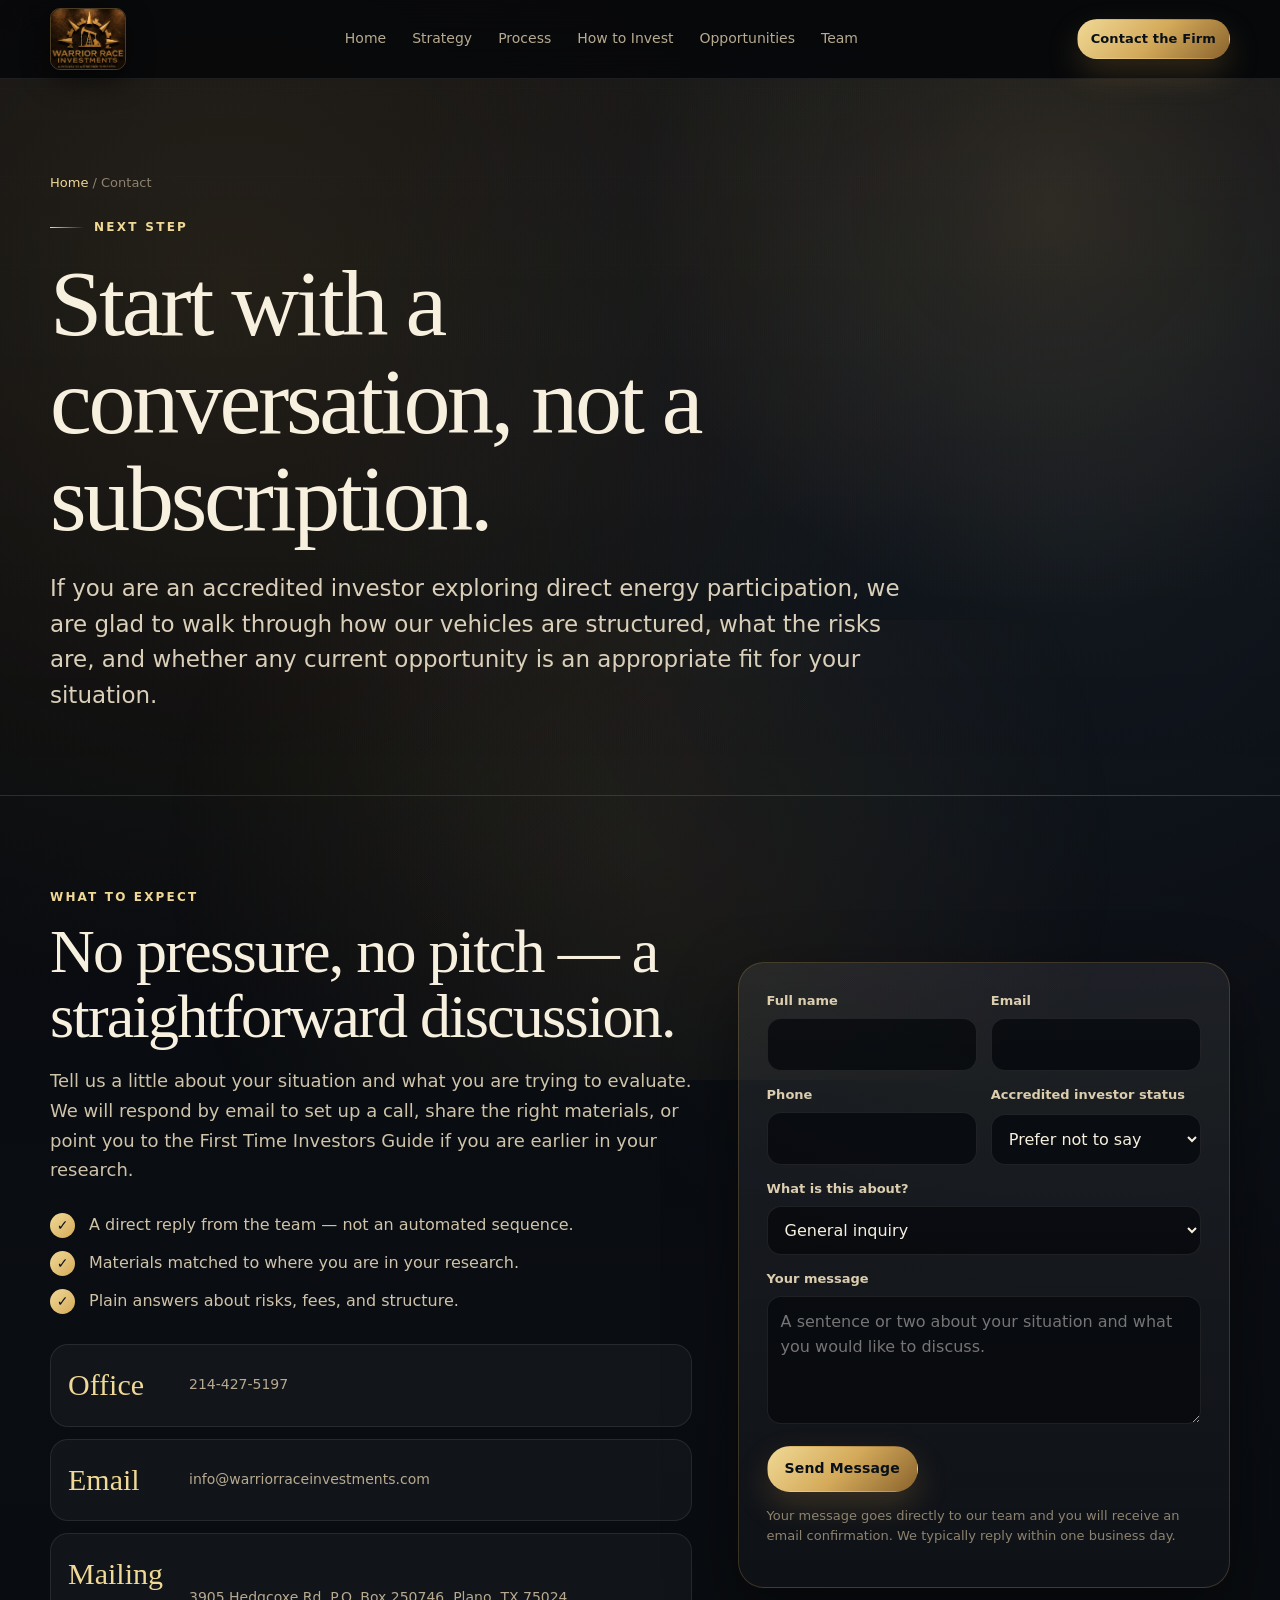
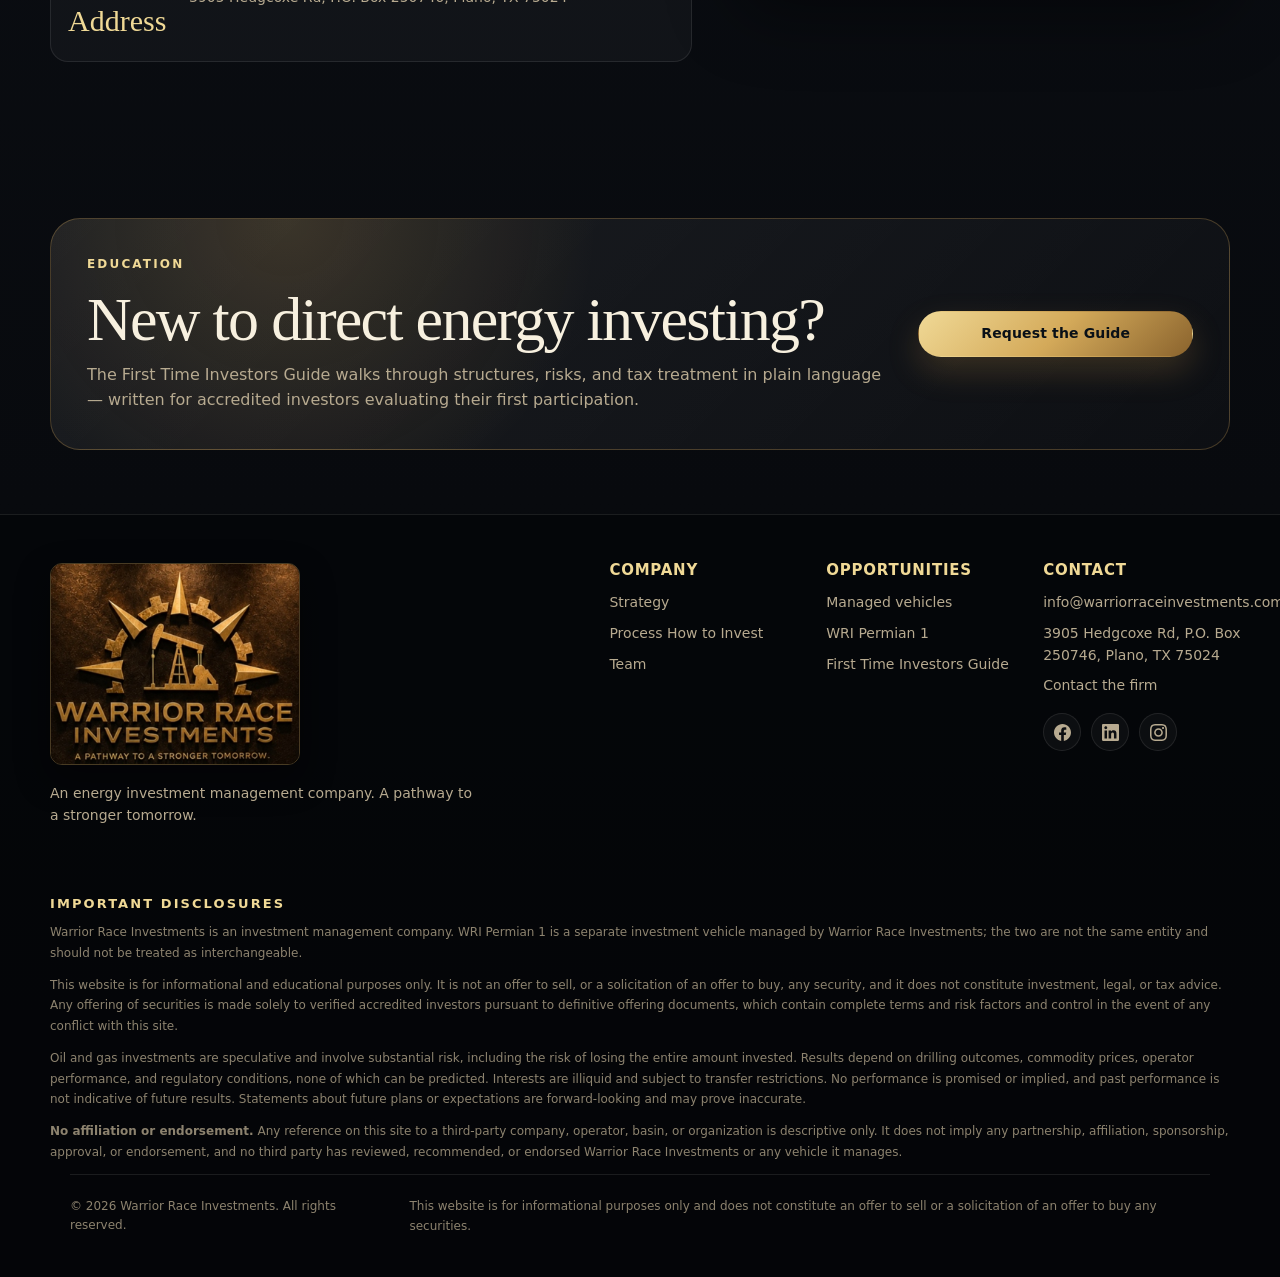
==== commit ed63d746: "Add How to Invest in Oil & Gas education page; move First Time Investors Guide form onto it; nav and" ====
--- a/contact.html
+++ b/contact.html
@@ -26,6 +26,7 @@
         <a href="index.html">Home</a>
         <a href="strategy.html">Strategy</a>
         <a href="process.html">Process</a>
+        <a href="how-to-invest.html">How to Invest</a>
         <a href="opportunities.html">Opportunities</a>
         <a href="team.html">Team</a>
         <a class="btn btn-primary nav-menu-cta" href="contact.html">Contact the Firm</a>
@@ -135,7 +136,7 @@
             <h2>New to direct energy investing?</h2>
             <p>The First Time Investors Guide walks through structures, risks, and tax treatment in plain language — written for accredited investors evaluating their first participation.</p>
           </div>
-          <a class="btn btn-primary" href="https://wripermianone.github.io/wri-landing-page/guide-request.html" target="_blank" rel="noopener noreferrer">Request the Guide</a>
+          <a class="btn btn-primary" href="how-to-invest.html#guide">Request the Guide</a>
         </div>
       </div>
     </section>
@@ -151,7 +152,8 @@
         <h4>Company</h4>
         <ul>
           <li><a href="strategy.html">Strategy</a></li>
-          <li><a href="process.html">Process</a></li>
+          <li><a href="process.html">Process</a>
+        <a href="how-to-invest.html">How to Invest</a></li>
           <li><a href="team.html">Team</a></li>
         </ul>
       </div>
@@ -160,7 +162,7 @@
         <ul>
           <li><a href="opportunities.html">Managed vehicles</a></li>
           <li><a href="https://wripermianone.github.io/wri-landing-page/" target="_blank" rel="noopener noreferrer">WRI Permian 1</a></li>
-          <li><a href="https://wripermianone.github.io/wri-landing-page/guide-request.html" target="_blank" rel="noopener noreferrer">First Time Investors Guide</a></li>
+          <li><a href="how-to-invest.html#guide">First Time Investors Guide</a></li>
         </ul>
       </div>
       <div>
--- a/assets/css/styles.css
+++ b/assets/css/styles.css
@@ -1003,6 +1003,96 @@
   margin-top: 14px;
 }
 
+.form-note[data-form-error] {
+  color: #e8a1a1;
+  font-weight: 600;
+}
+
+.field-label {
+  color: #dbcdae;
+  font-size: 13px;
+  font-weight: 650;
+}
+
+.muted-note {
+  color: var(--muted-2);
+  font-weight: 500;
+}
+
+.seg {
+  display: flex;
+  flex-wrap: wrap;
+  gap: 10px;
+}
+
+.seg label {
+  display: inline-flex;
+  align-items: center;
+  gap: 9px;
+  padding: 10px 16px;
+  border: 1px solid var(--line-2);
+  border-radius: 999px;
+  color: #d7cbb4;
+  font-size: 14px;
+  font-weight: 550;
+  cursor: pointer;
+  background: rgba(6, 8, 12, .6);
+  transition: border-color .18s ease, color .18s ease, background .18s ease;
+}
+
+.seg label:hover {
+  border-color: rgba(214, 170, 90, .4);
+}
+
+.seg label:has(input:checked) {
+  border-color: rgba(214, 170, 90, .6);
+  color: var(--gold-2);
+  background: rgba(214, 170, 90, .09);
+}
+
+.seg input {
+  width: auto;
+  margin: 0;
+  accent-color: var(--gold);
+}
+
+.chips {
+  display: flex;
+  flex-wrap: wrap;
+  gap: 10px;
+}
+
+.chip {
+  display: inline-flex;
+  align-items: center;
+  gap: 9px;
+  padding: 10px 16px;
+  border: 1px solid var(--line-2);
+  border-radius: 999px;
+  color: #d7cbb4;
+  font-size: 14px;
+  font-weight: 550;
+  cursor: pointer;
+  background: rgba(6, 8, 12, .6);
+  transition: border-color .18s ease, color .18s ease, background .18s ease;
+}
+
+.chip:hover {
+  border-color: rgba(214, 170, 90, .4);
+}
+
+.chip:has(input:checked) {
+  border-color: rgba(214, 170, 90, .6);
+  color: var(--gold-2);
+  background: rgba(214, 170, 90, .09);
+}
+
+.chip input {
+  width: auto;
+  margin: 0;
+  accent-color: var(--gold);
+}
+
 .form-status {
   display: none;
   margin-top: 15px;
